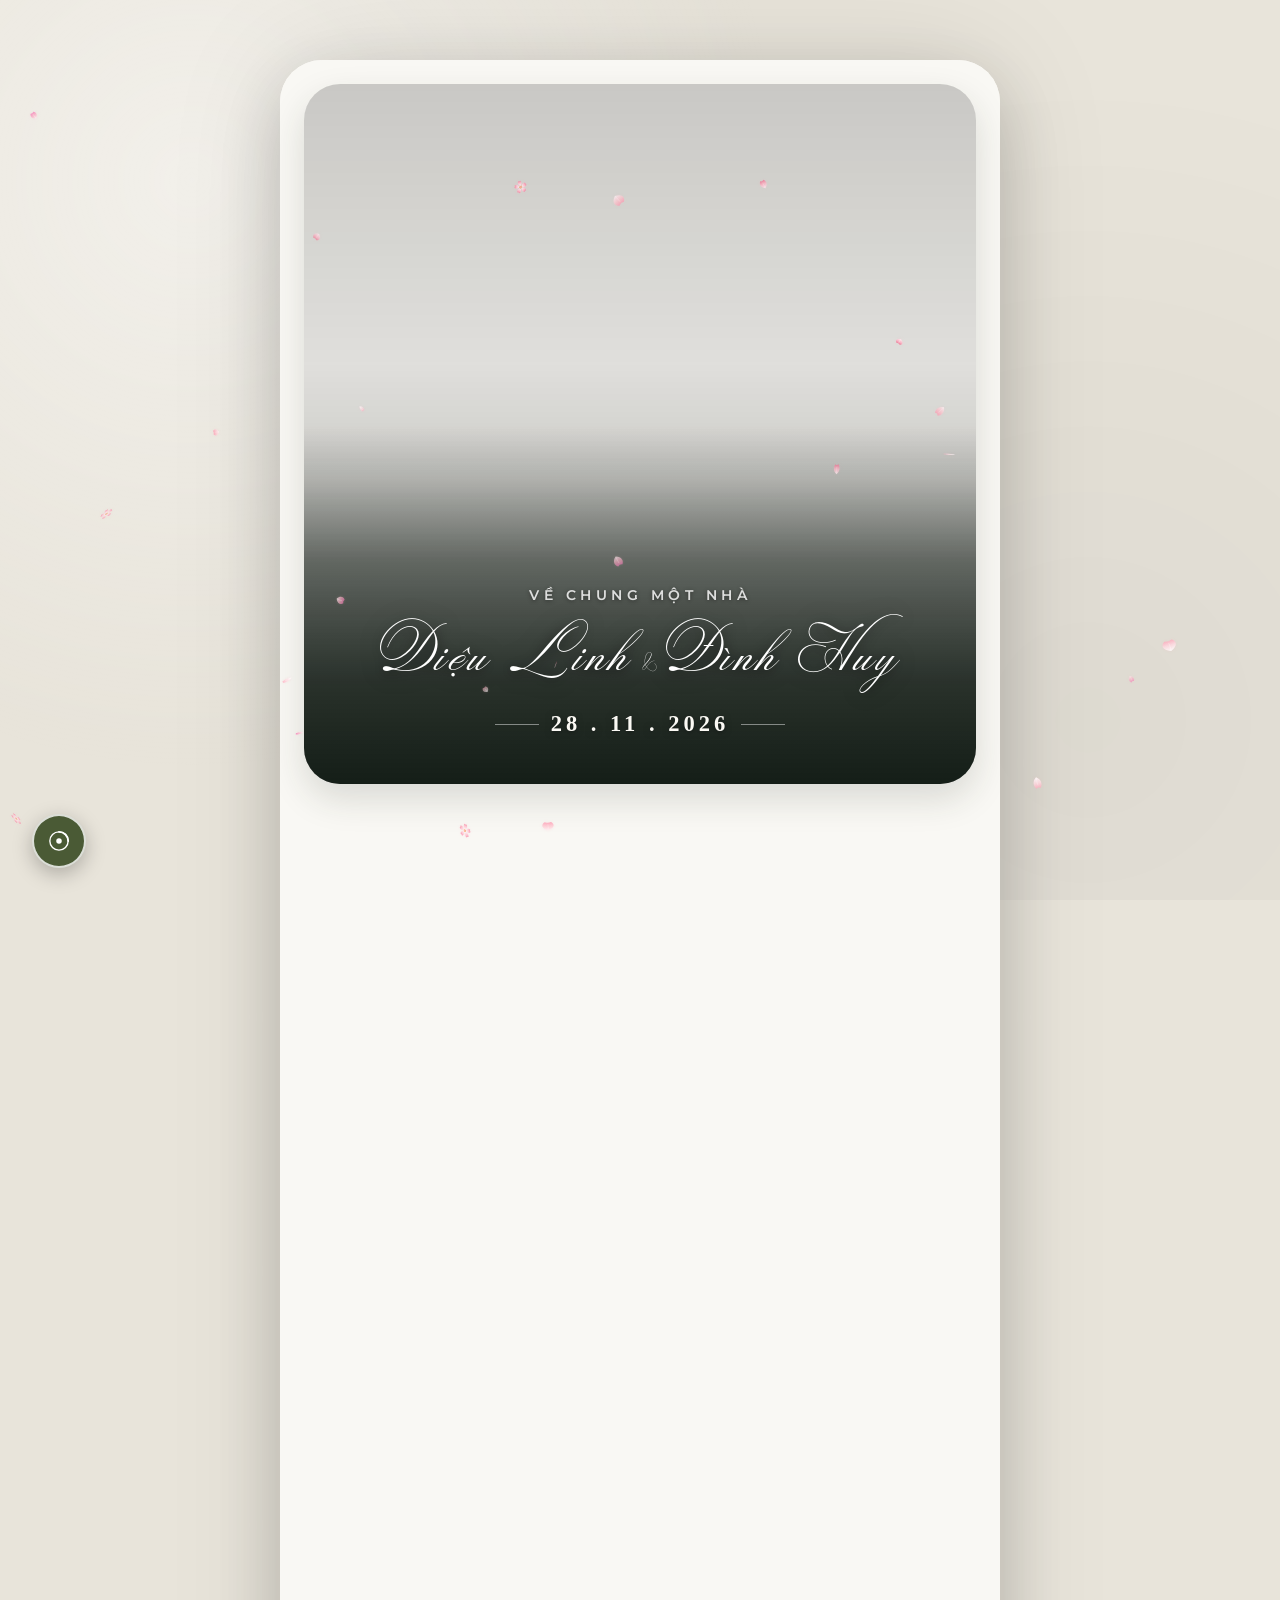
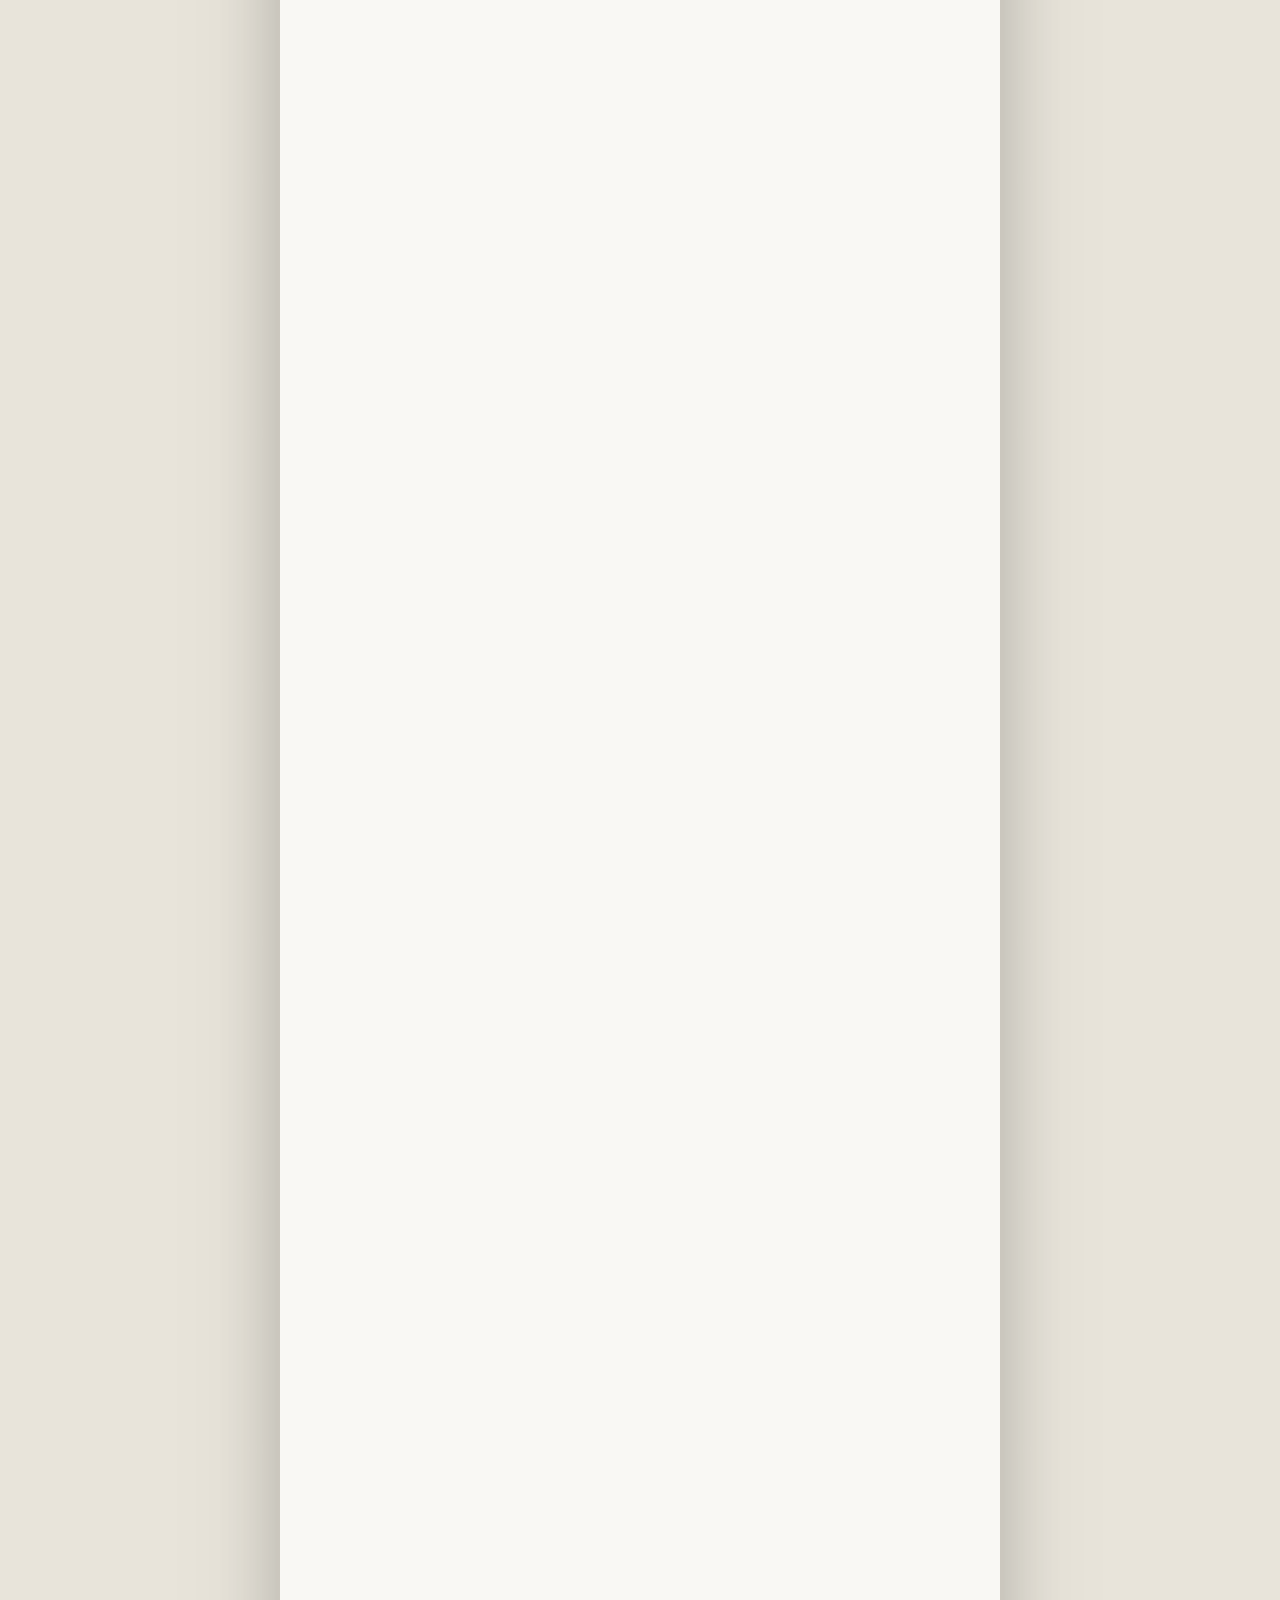
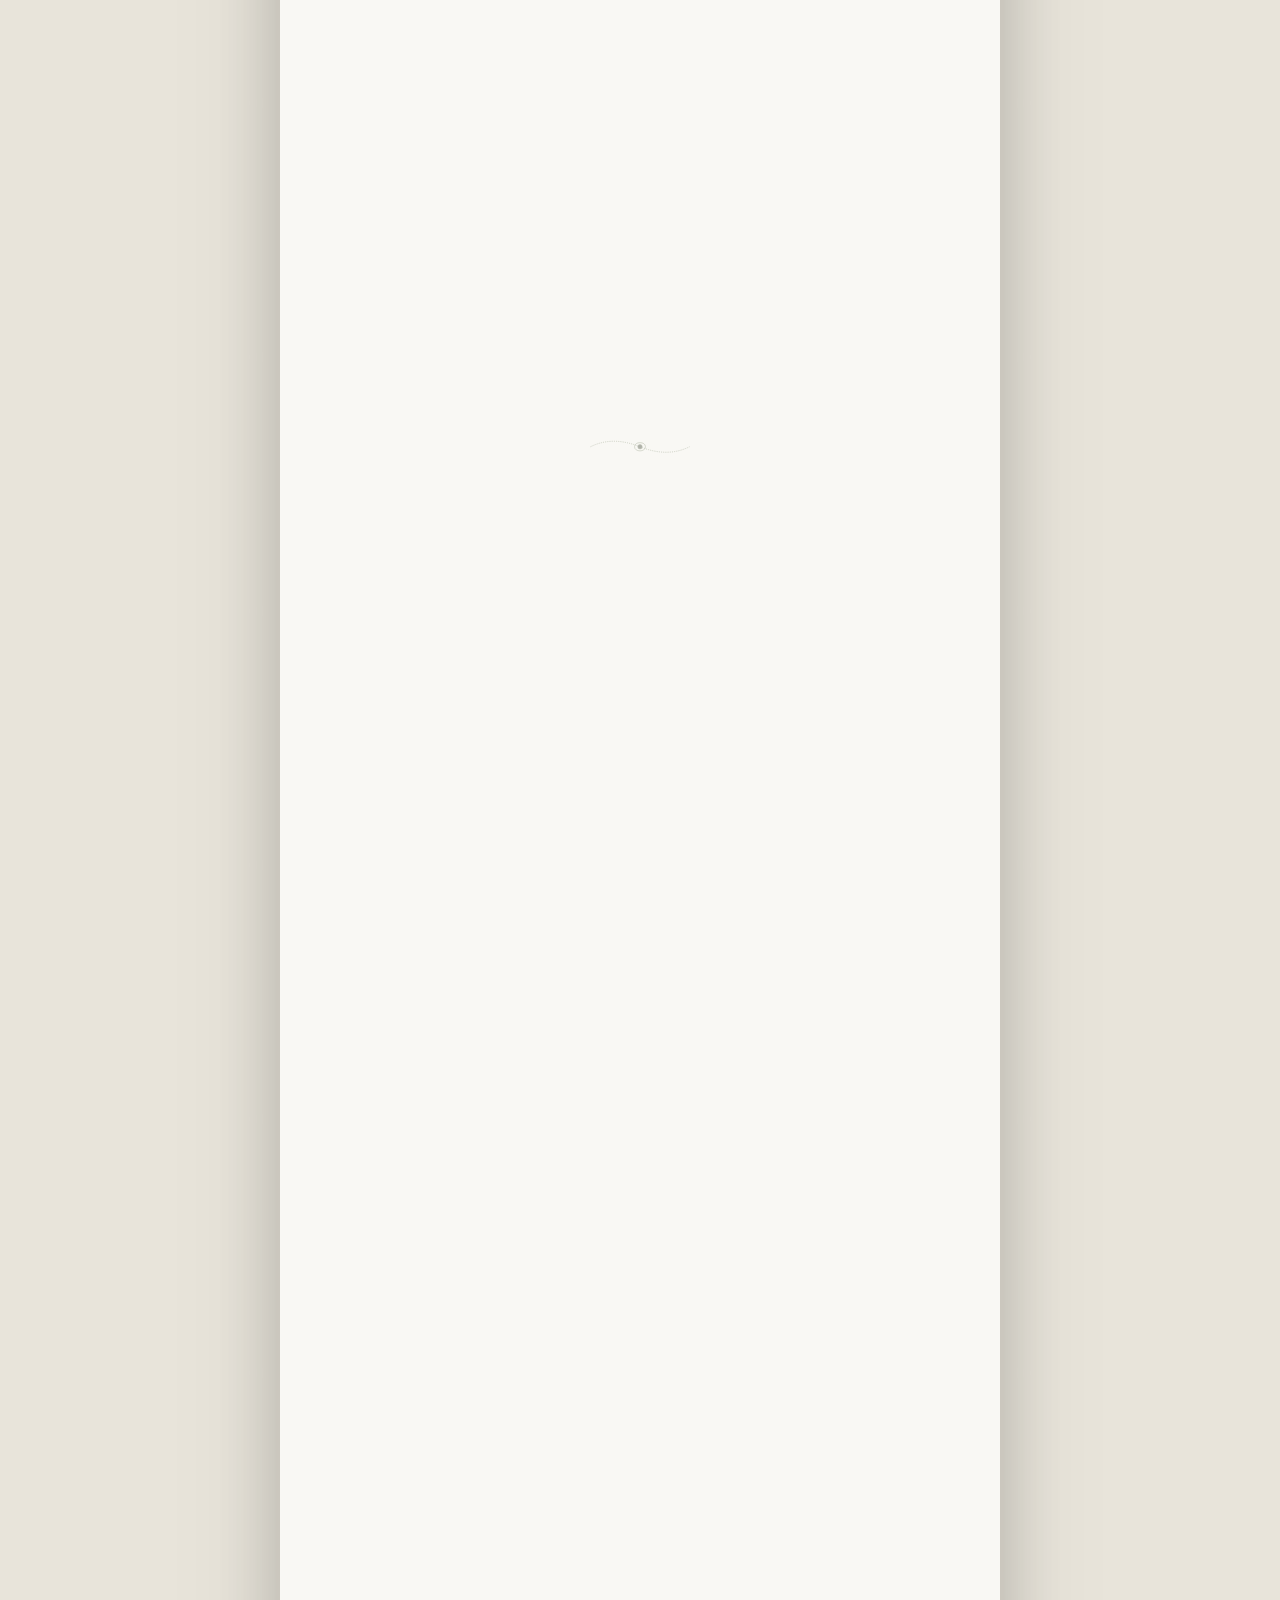
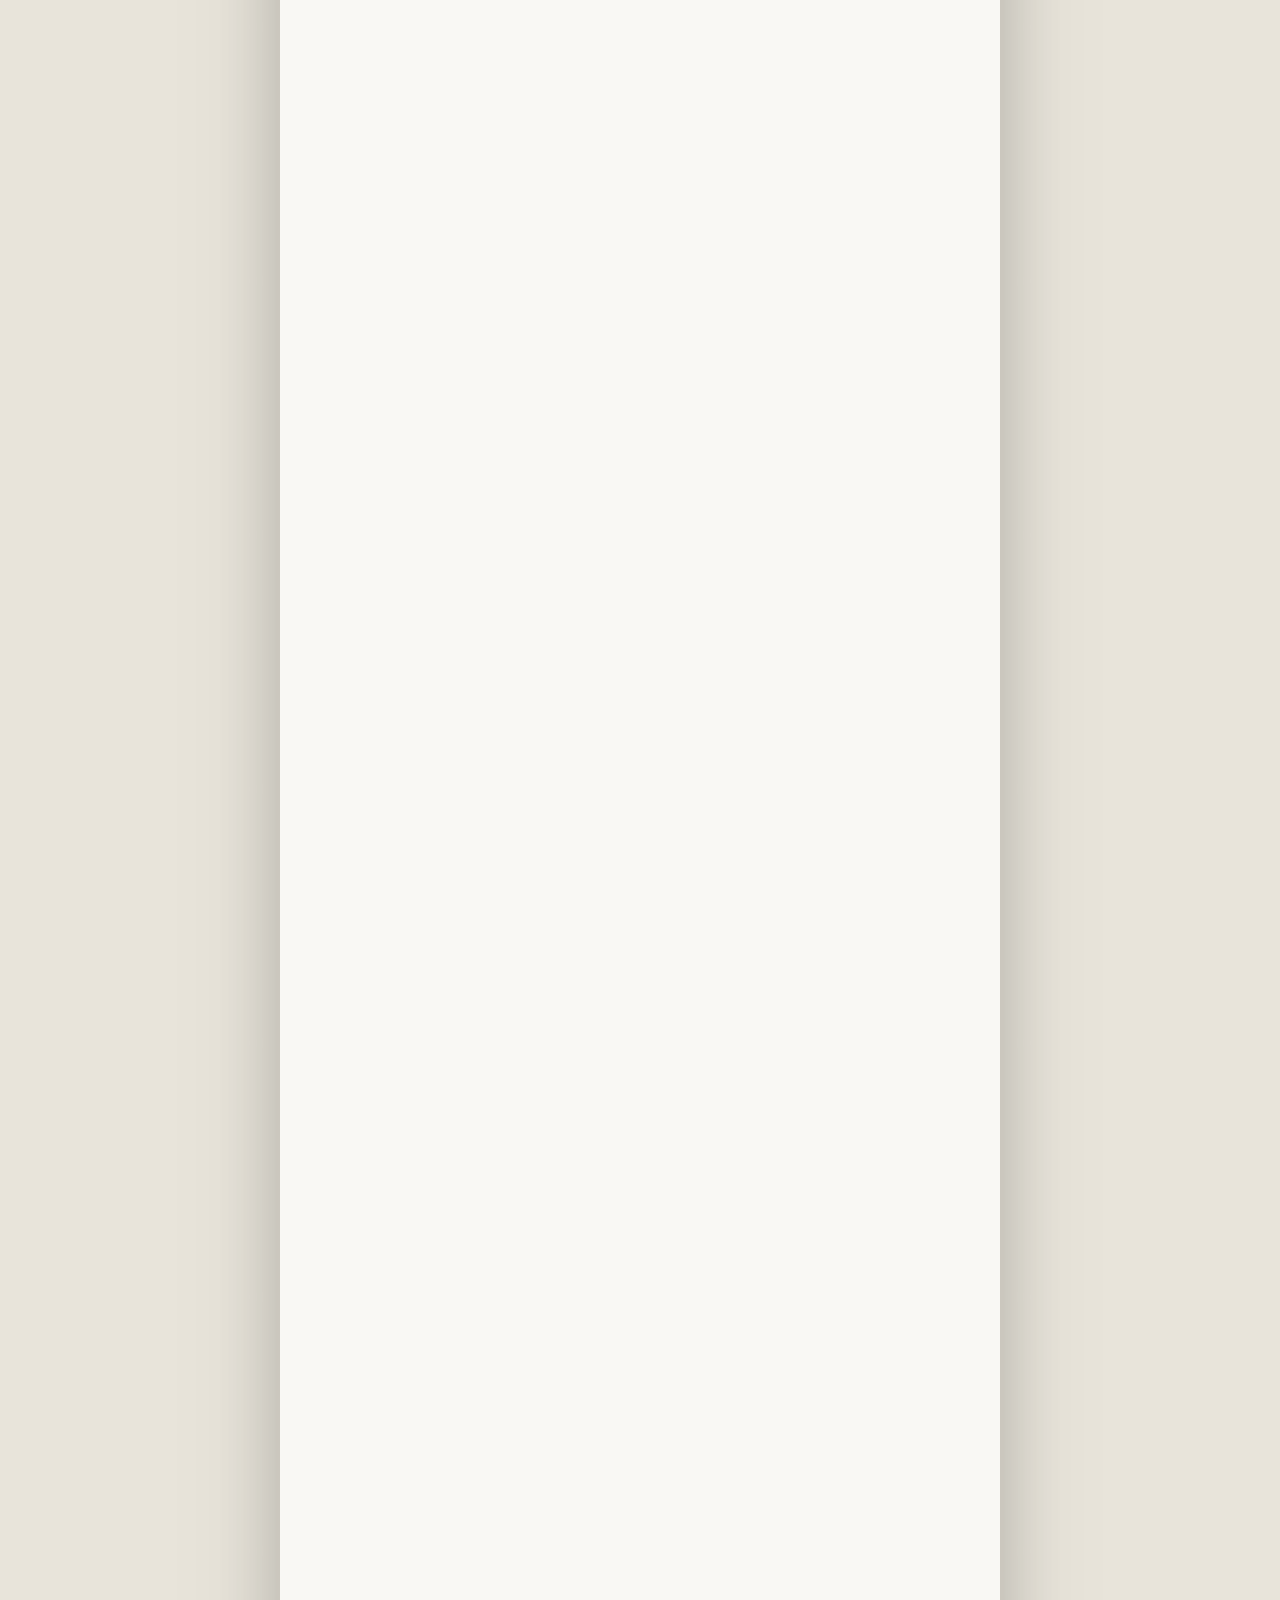
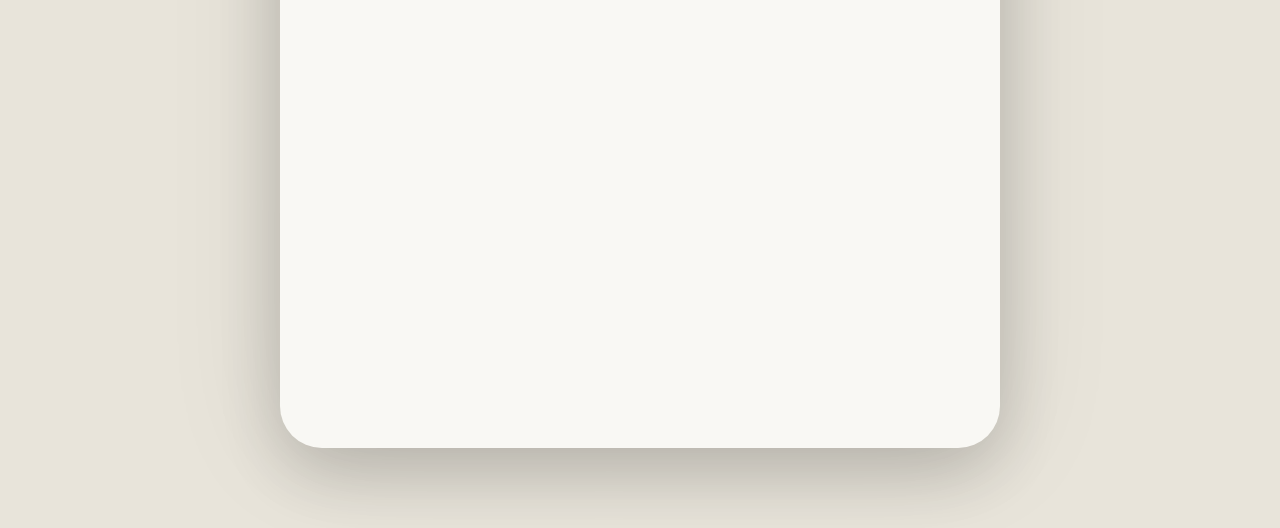
==== bride/index.html @ 81febe38 "add commit" ====
<!DOCTYPE html>
<html lang="vi" data-theme="green" data-side="bride">
<head>
  <meta charset="UTF-8">
  <meta name="viewport" content="width=device-width, initial-scale=1.0, maximum-scale=1.0, user-scalable=no">
  <title>Thiệp Cưới | Khánh Huyền & Đức Hoà</title>
  <meta name="description" content="Thiệp cưới điện tử của Khánh Huyền & Đức Hoà - 29.11.2026">
  <meta property="og:title" content="Thiệp Cưới | Khánh Huyền & Đức Hoà">
  <meta property="og:description" content="Trân trọng kính mời quý khách đến chung vui cùng gia đình chúng tôi!">
  <meta property="og:image" content="../assets/root_images/HNH03675.jpg">
  <meta property="og:type" content="website">
  <script>
    window.__WEDDING_SIDE = 'bride';
    (async function () {
      try {
        const res = await fetch('../index.html');
        let html = await res.text();
        html = html.replace('<head>', '<head><base href="../"><script>window.__WEDDING_SIDE="bride";<\/script>');
        document.open();
        document.write(html);
        document.close();
      } catch (e) {
        console.error('Không thể tải trang thiệp cưới:', e);
      }
    })();
  </script>
</head>
<body></body>
</html>
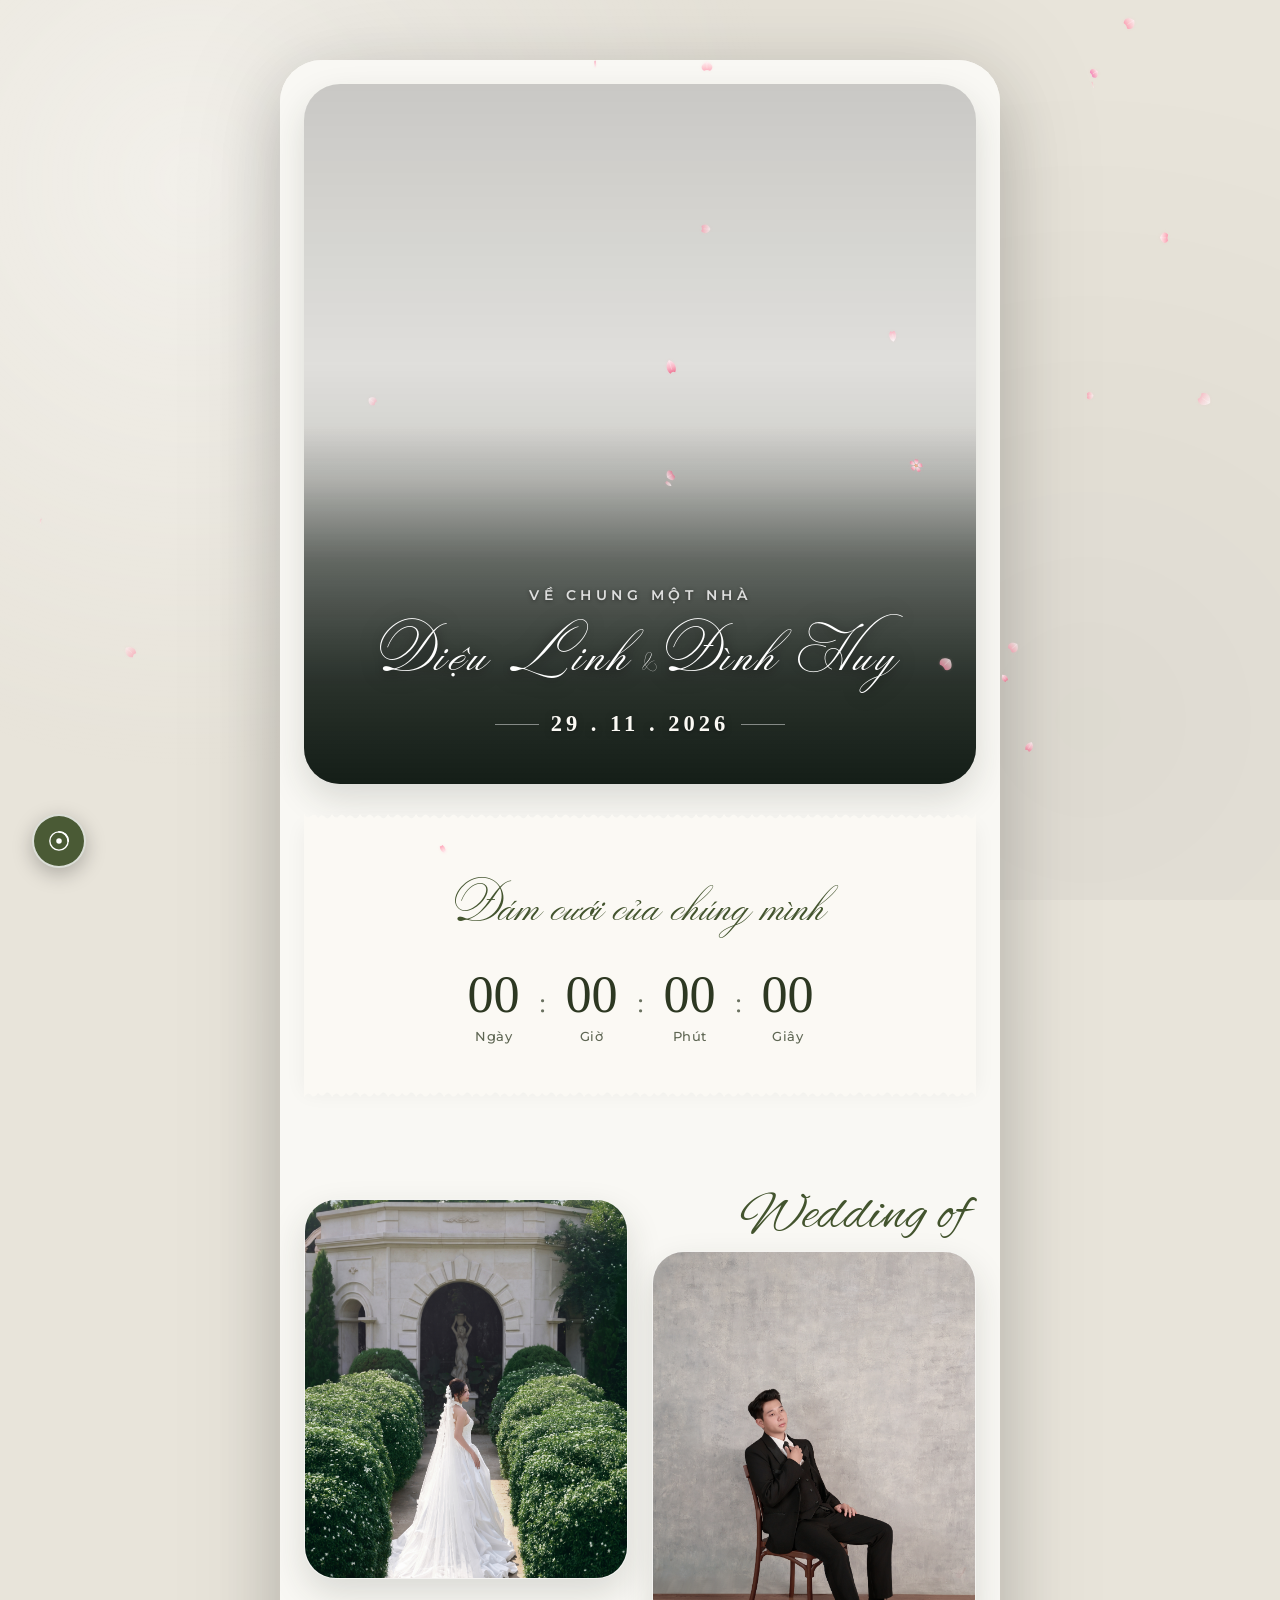
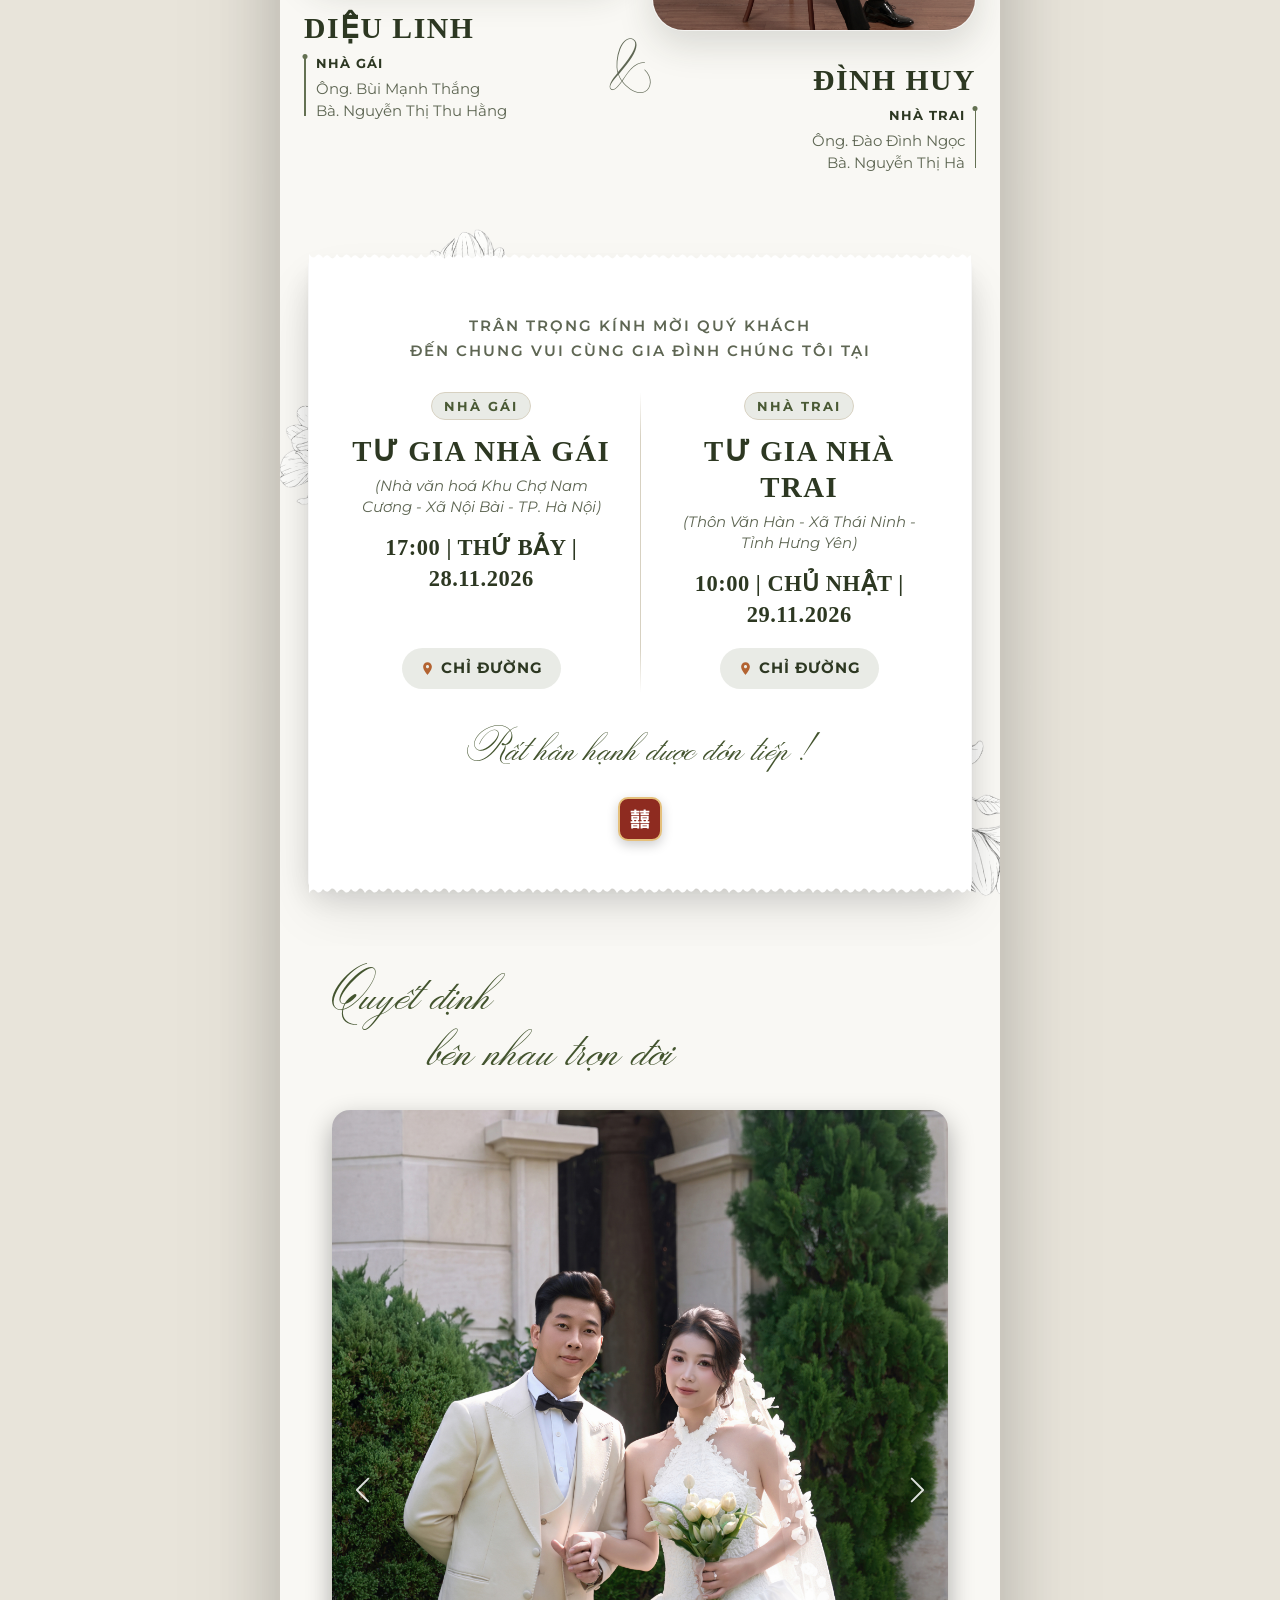
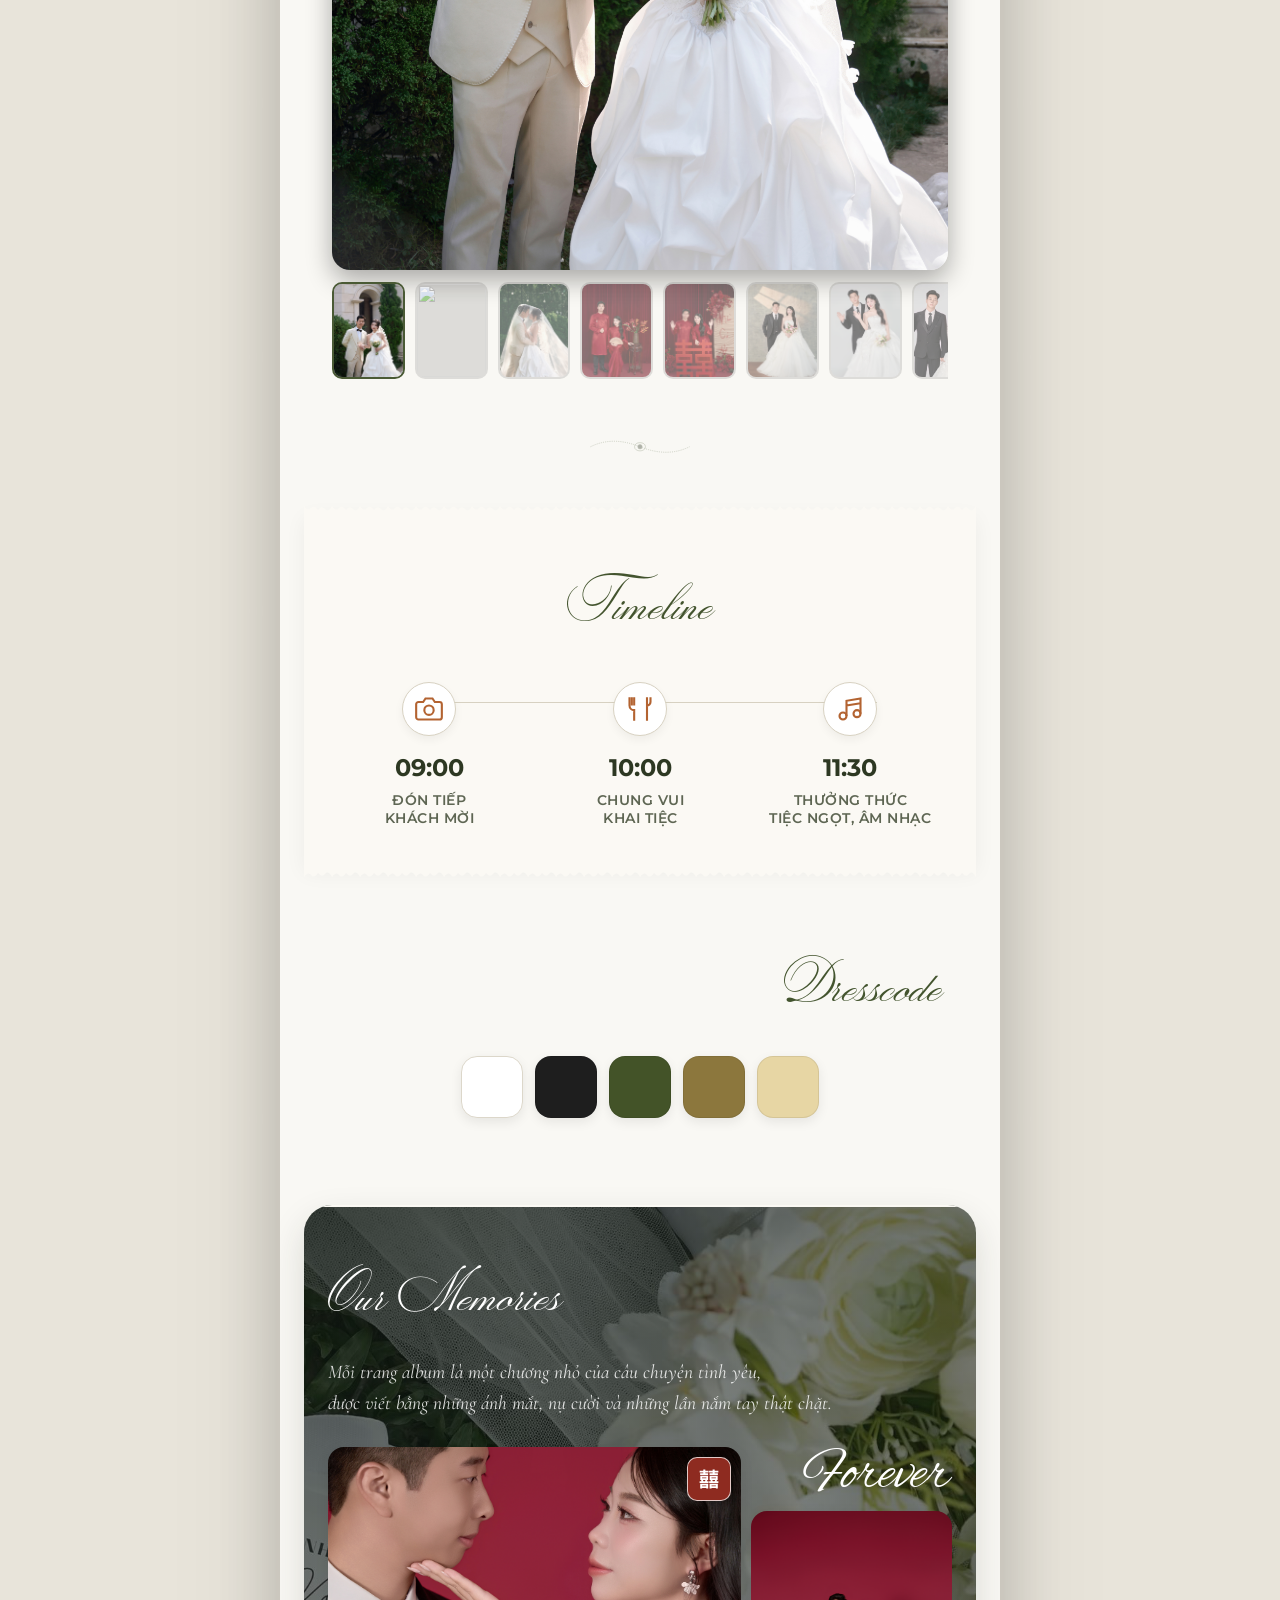
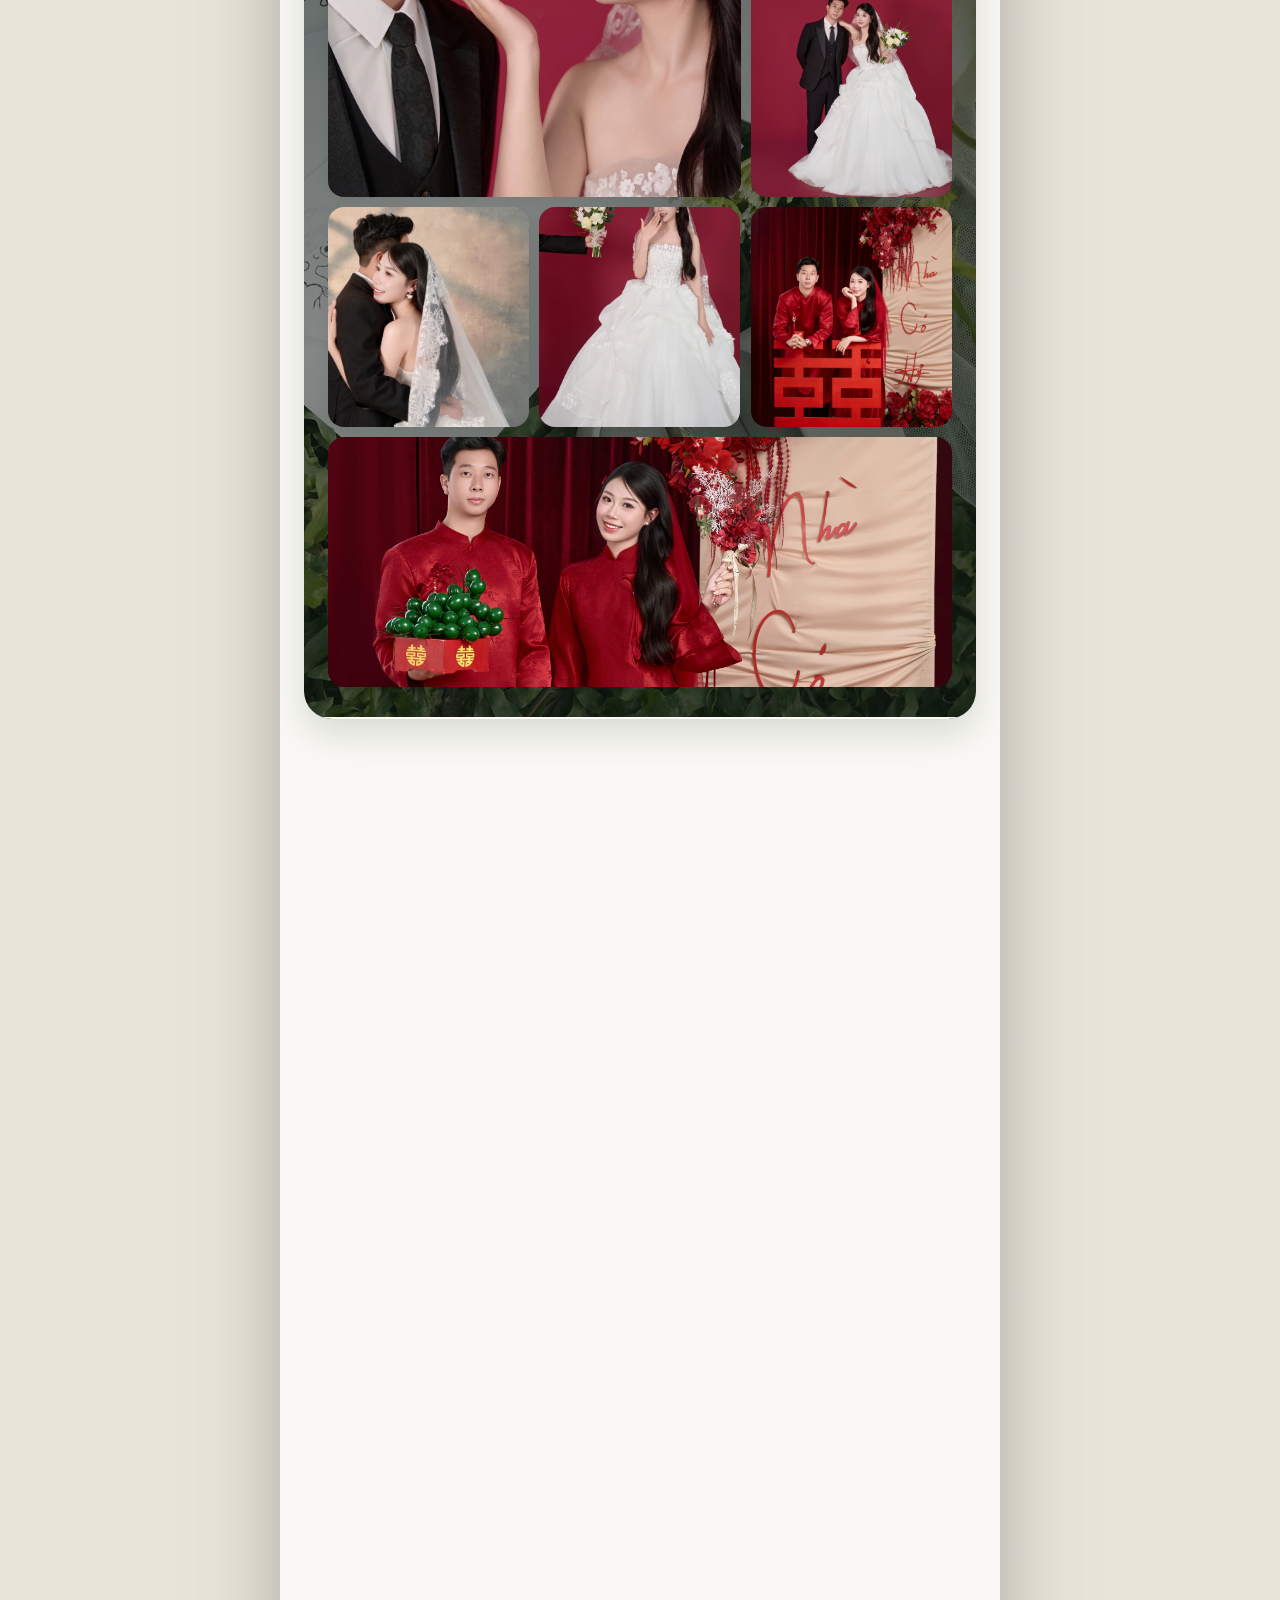
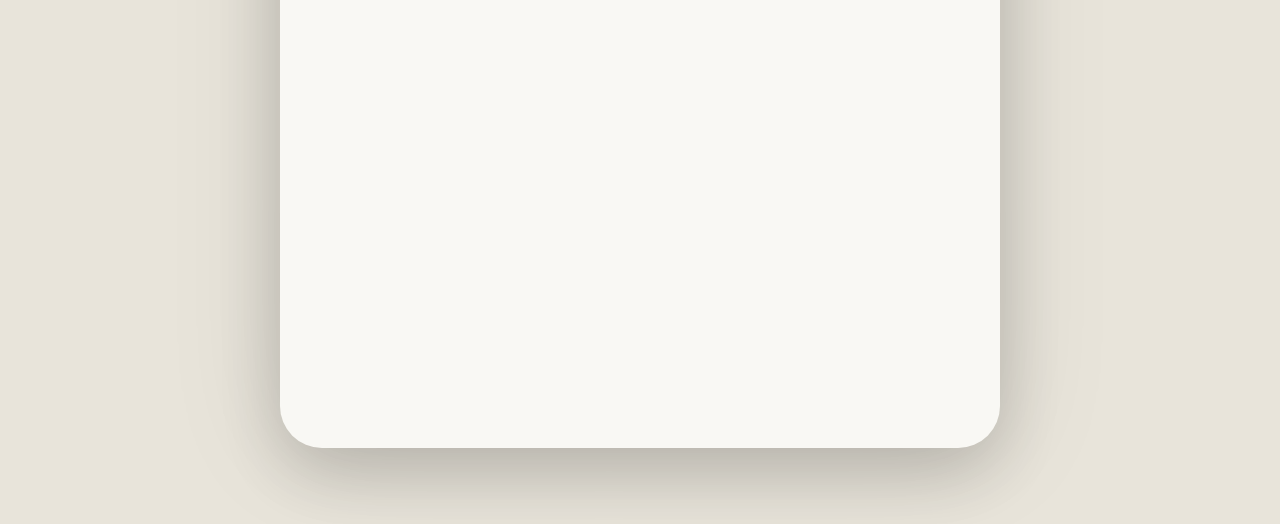
==== commit 3c62889f: "update image" ====
--- a/bride/index.html
+++ b/bride/index.html
@@ -1,29 +1,41 @@
-<!DOCTYPE html>
+<!doctype html>
 <html lang="vi" data-theme="green" data-side="bride">
-<head>
-  <meta charset="UTF-8">
-  <meta name="viewport" content="width=device-width, initial-scale=1.0, maximum-scale=1.0, user-scalable=no">
-  <title>Thiệp Cưới | Khánh Huyền & Đức Hoà</title>
-  <meta name="description" content="Thiệp cưới điện tử của Khánh Huyền & Đức Hoà - 29.11.2026">
-  <meta property="og:title" content="Thiệp Cưới | Khánh Huyền & Đức Hoà">
-  <meta property="og:description" content="Trân trọng kính mời quý khách đến chung vui cùng gia đình chúng tôi!">
-  <meta property="og:image" content="../assets/root_images/HNH03675.jpg">
-  <meta property="og:type" content="website">
-  <script>
-    window.__WEDDING_SIDE = 'bride';
-    (async function () {
-      try {
-        const res = await fetch('../index.html');
-        let html = await res.text();
-        html = html.replace('<head>', '<head><base href="../"><script>window.__WEDDING_SIDE="bride";<\/script>');
-        document.open();
-        document.write(html);
-        document.close();
-      } catch (e) {
-        console.error('Không thể tải trang thiệp cưới:', e);
-      }
-    })();
-  </script>
-</head>
-<body></body>
+  <head>
+    <meta charset="UTF-8" />
+    <meta
+      name="viewport"
+      content="width=device-width, initial-scale=1.0, maximum-scale=1.0, user-scalable=no"
+    />
+    <title>Thiệp Cưới | Diệu Linh & Đình Huy</title>
+    <meta
+      name="description"
+      content="Thiệp cưới điện tử của Diệu Linh & Đình Huy - 29.11.2026"
+    />
+    <meta property="og:title" content="Thiệp Cưới | Diệu Linh & Đình Huy" />
+    <meta
+      property="og:description"
+      content="Trân trọng kính mời quý khách đến chung vui cùng gia đình chúng tôi!"
+    />
+    <meta property="og:image" content="../assets/root_images/HNH03675.jpg" />
+    <meta property="og:type" content="website" />
+    <script>
+      window.__WEDDING_SIDE = "bride";
+      (async function () {
+        try {
+          const res = await fetch("../index.html");
+          let html = await res.text();
+          html = html.replace(
+            "<head>",
+            '<head><base href="../"><script>window.__WEDDING_SIDE="bride";<\/script>',
+          );
+          document.open();
+          document.write(html);
+          document.close();
+        } catch (e) {
+          console.error("Không thể tải trang thiệp cưới:", e);
+        }
+      })();
+    </script>
+  </head>
+  <body></body>
 </html>
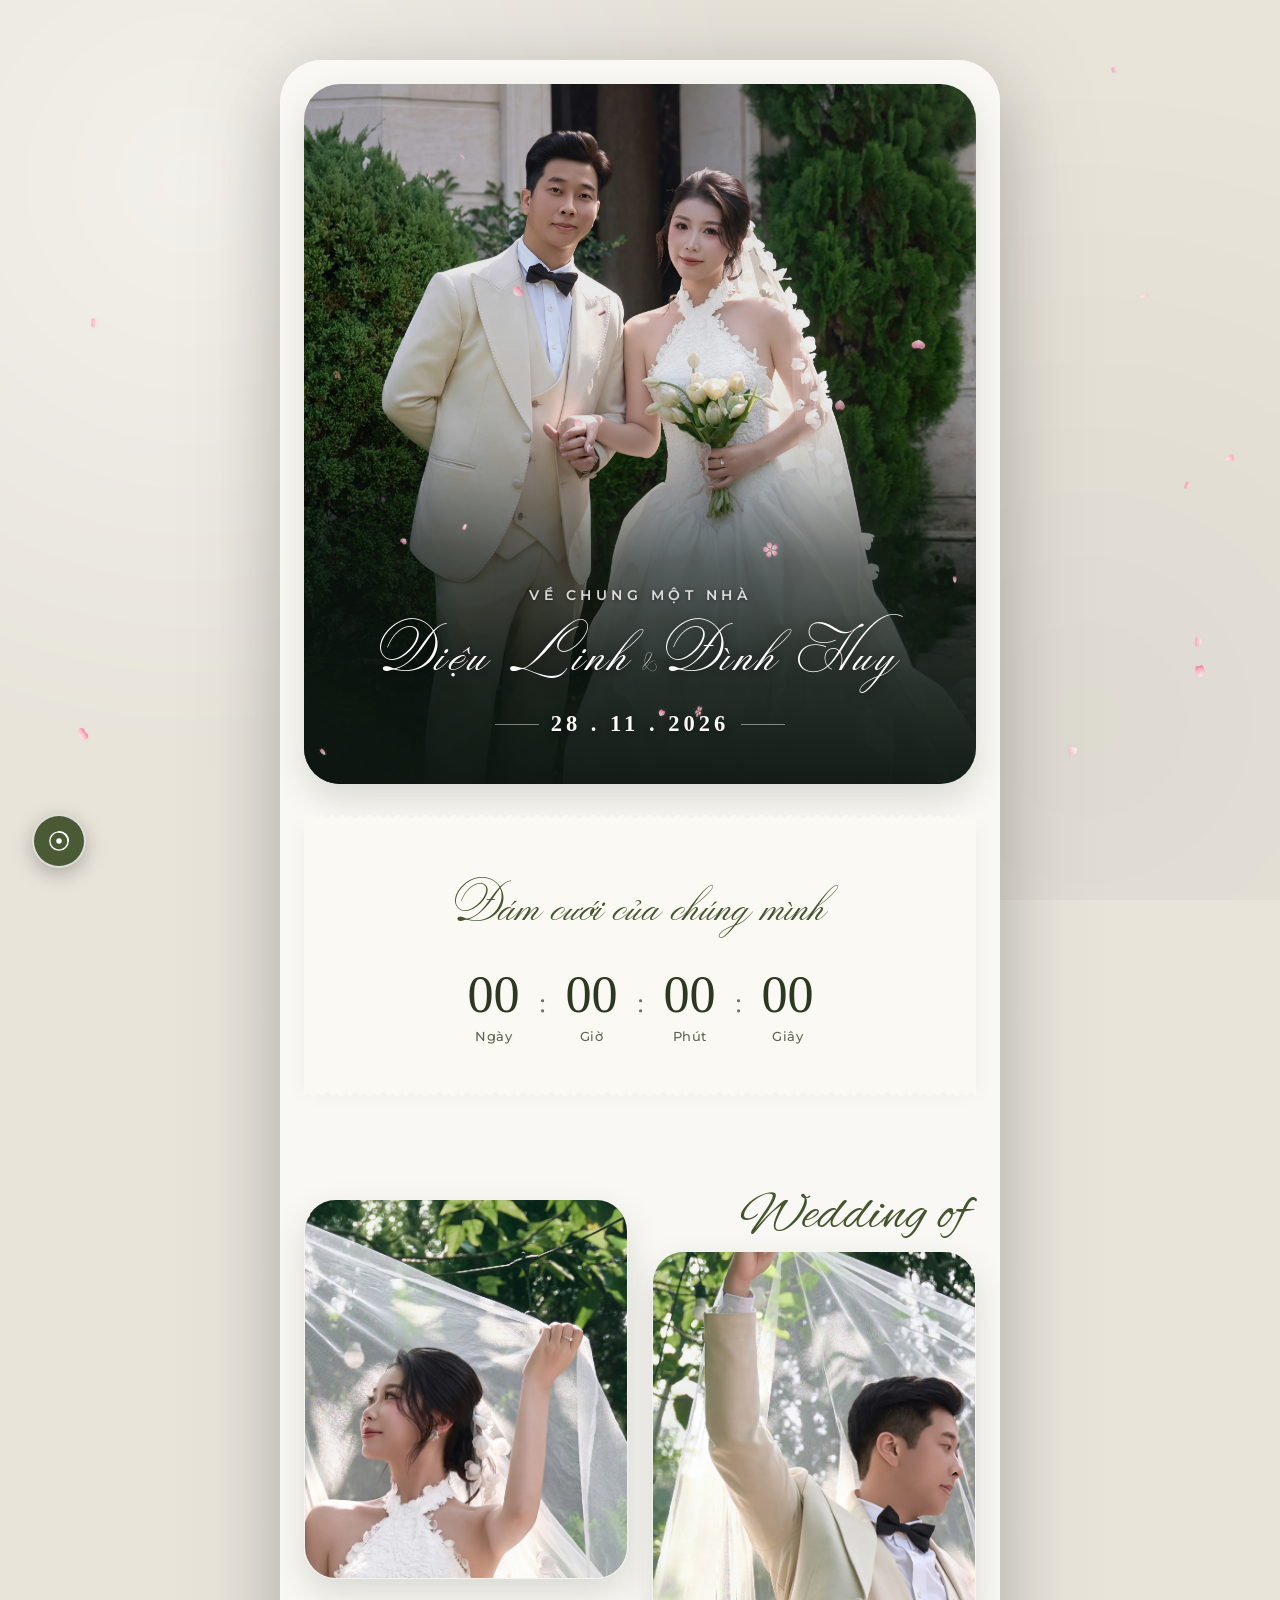
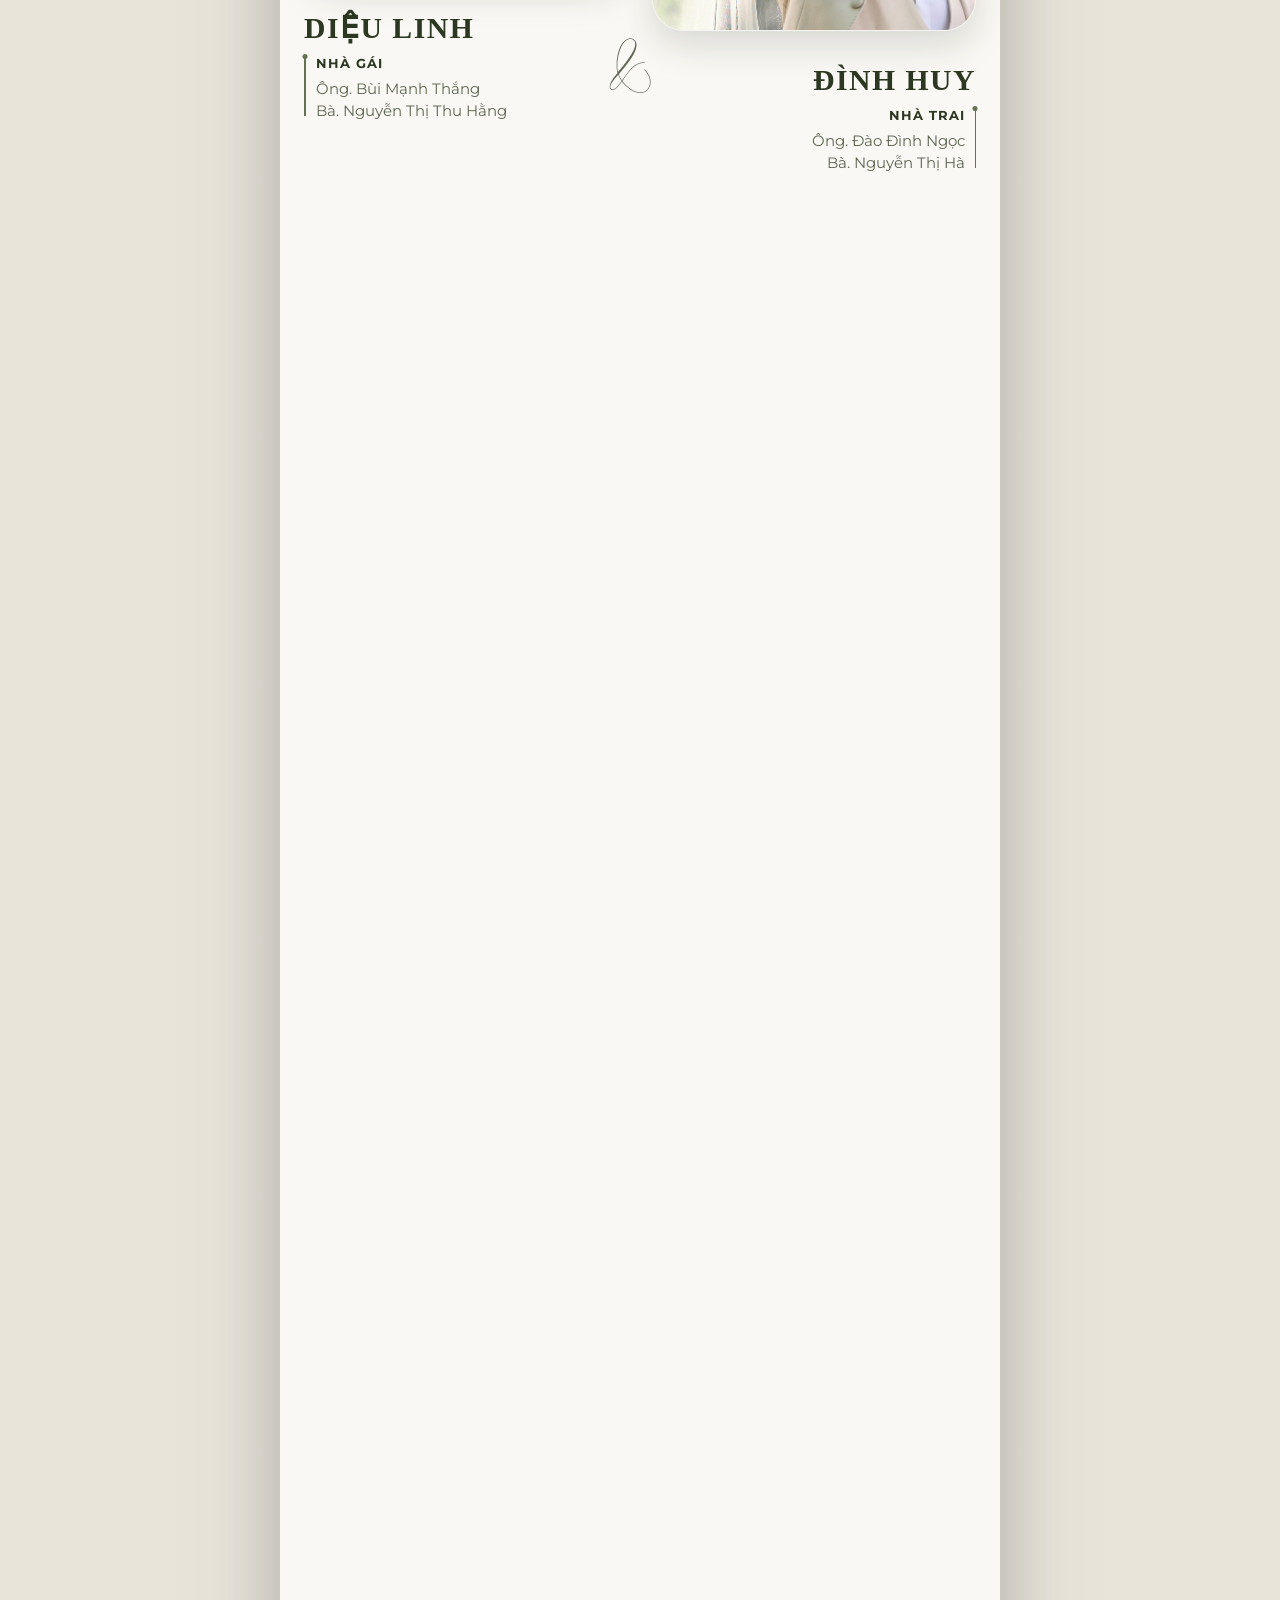
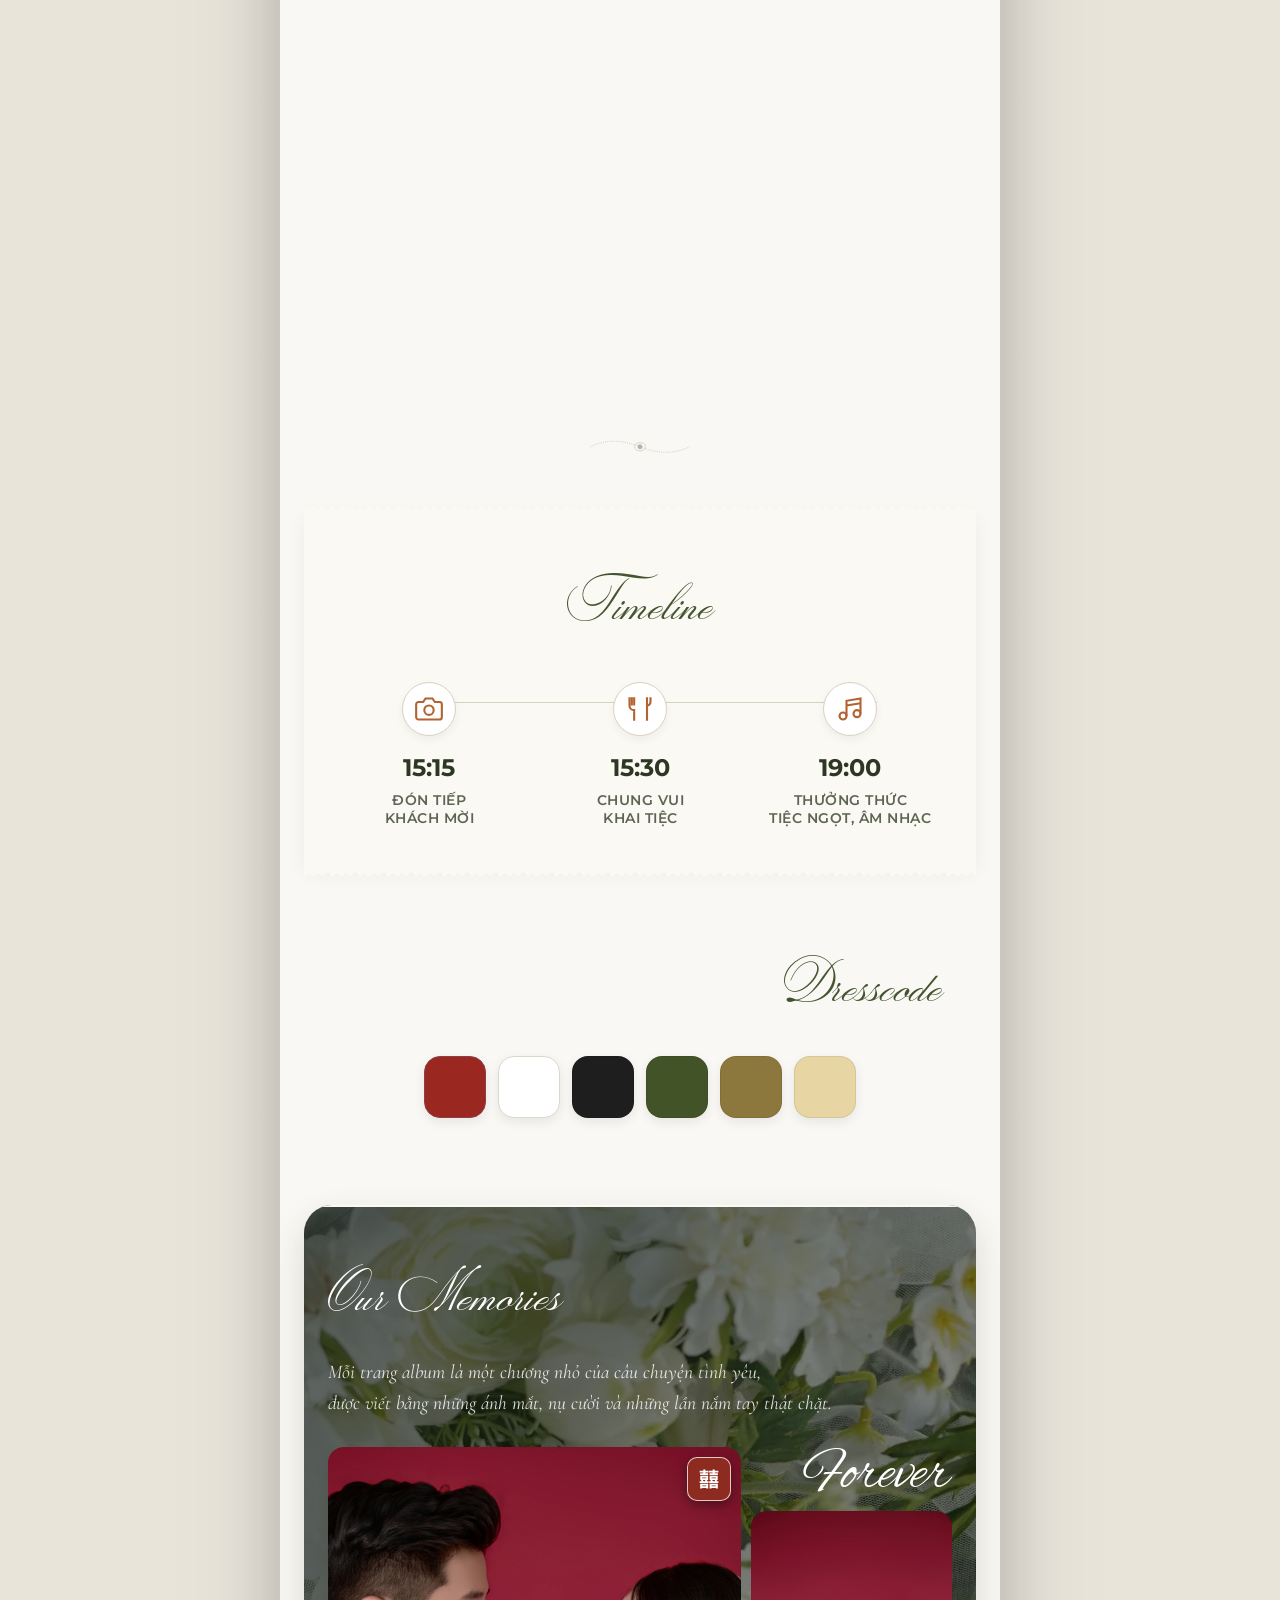
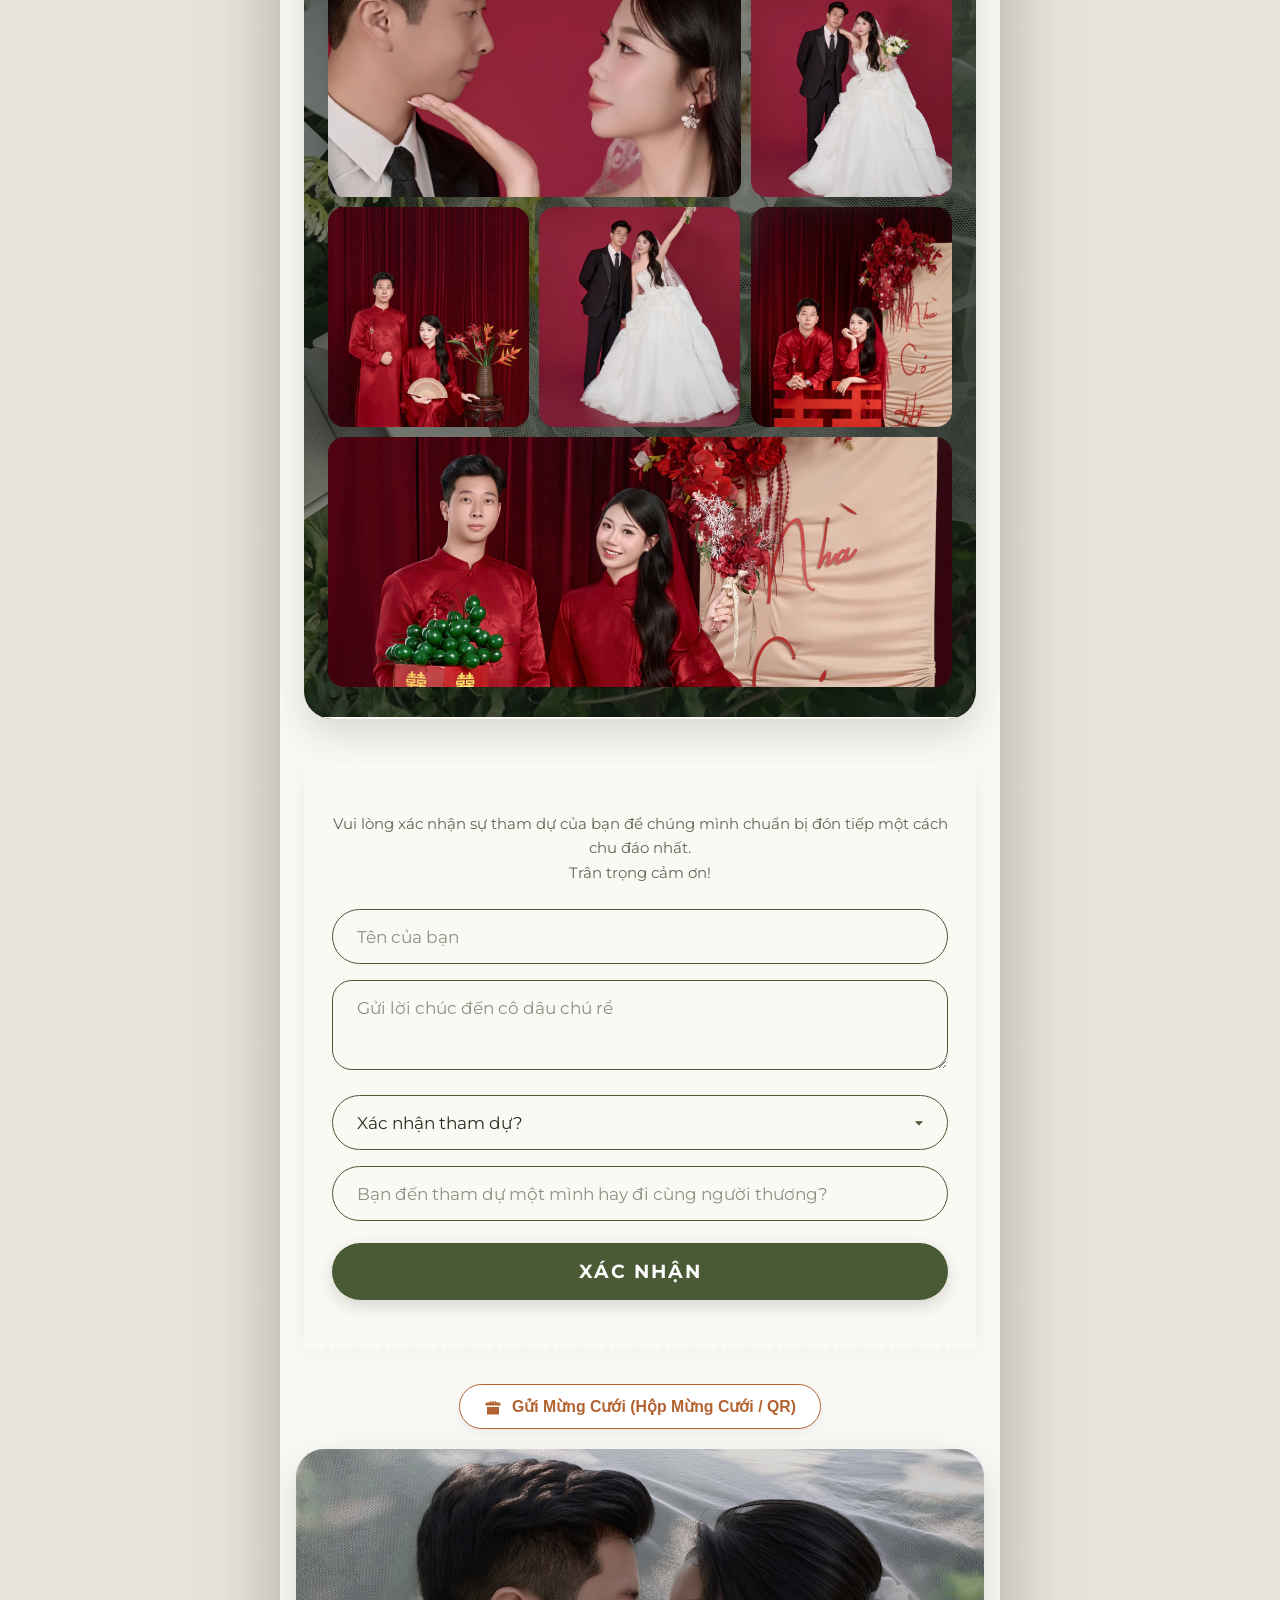
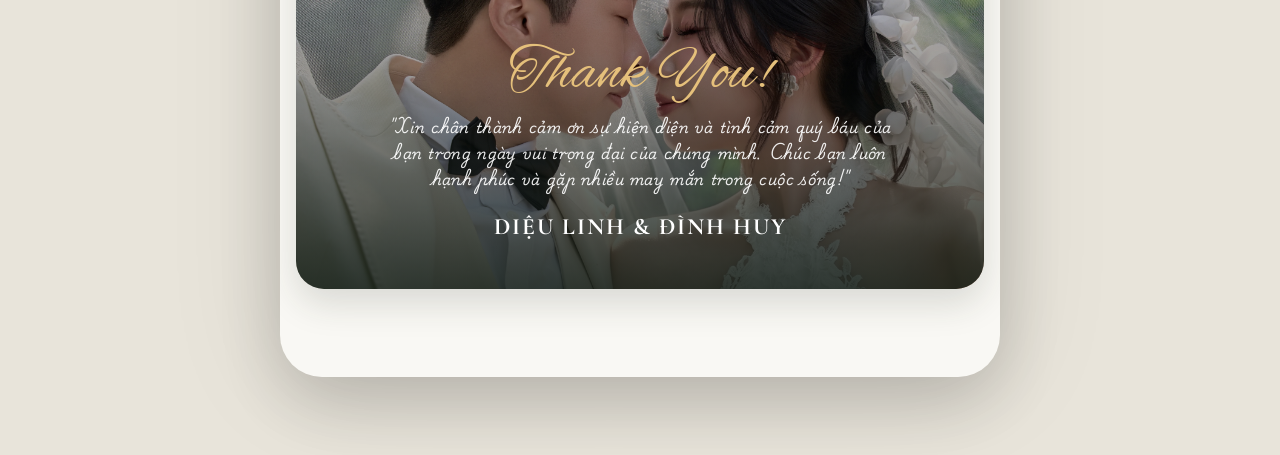
==== commit f4254d54: "update thumbnail  image" ====
--- a/bride/index.html
+++ b/bride/index.html
@@ -16,7 +16,7 @@
       property="og:description"
       content="Trân trọng kính mời quý khách đến chung vui cùng gia đình chúng tôi!"
     />
-    <meta property="og:image" content="../assets/root_images/HNH03675.jpg" />
+    <meta property="og:image" content="../assets/root_images/DSC03627.webp" />
     <meta property="og:type" content="website" />
     <script>
       window.__WEDDING_SIDE = "bride";
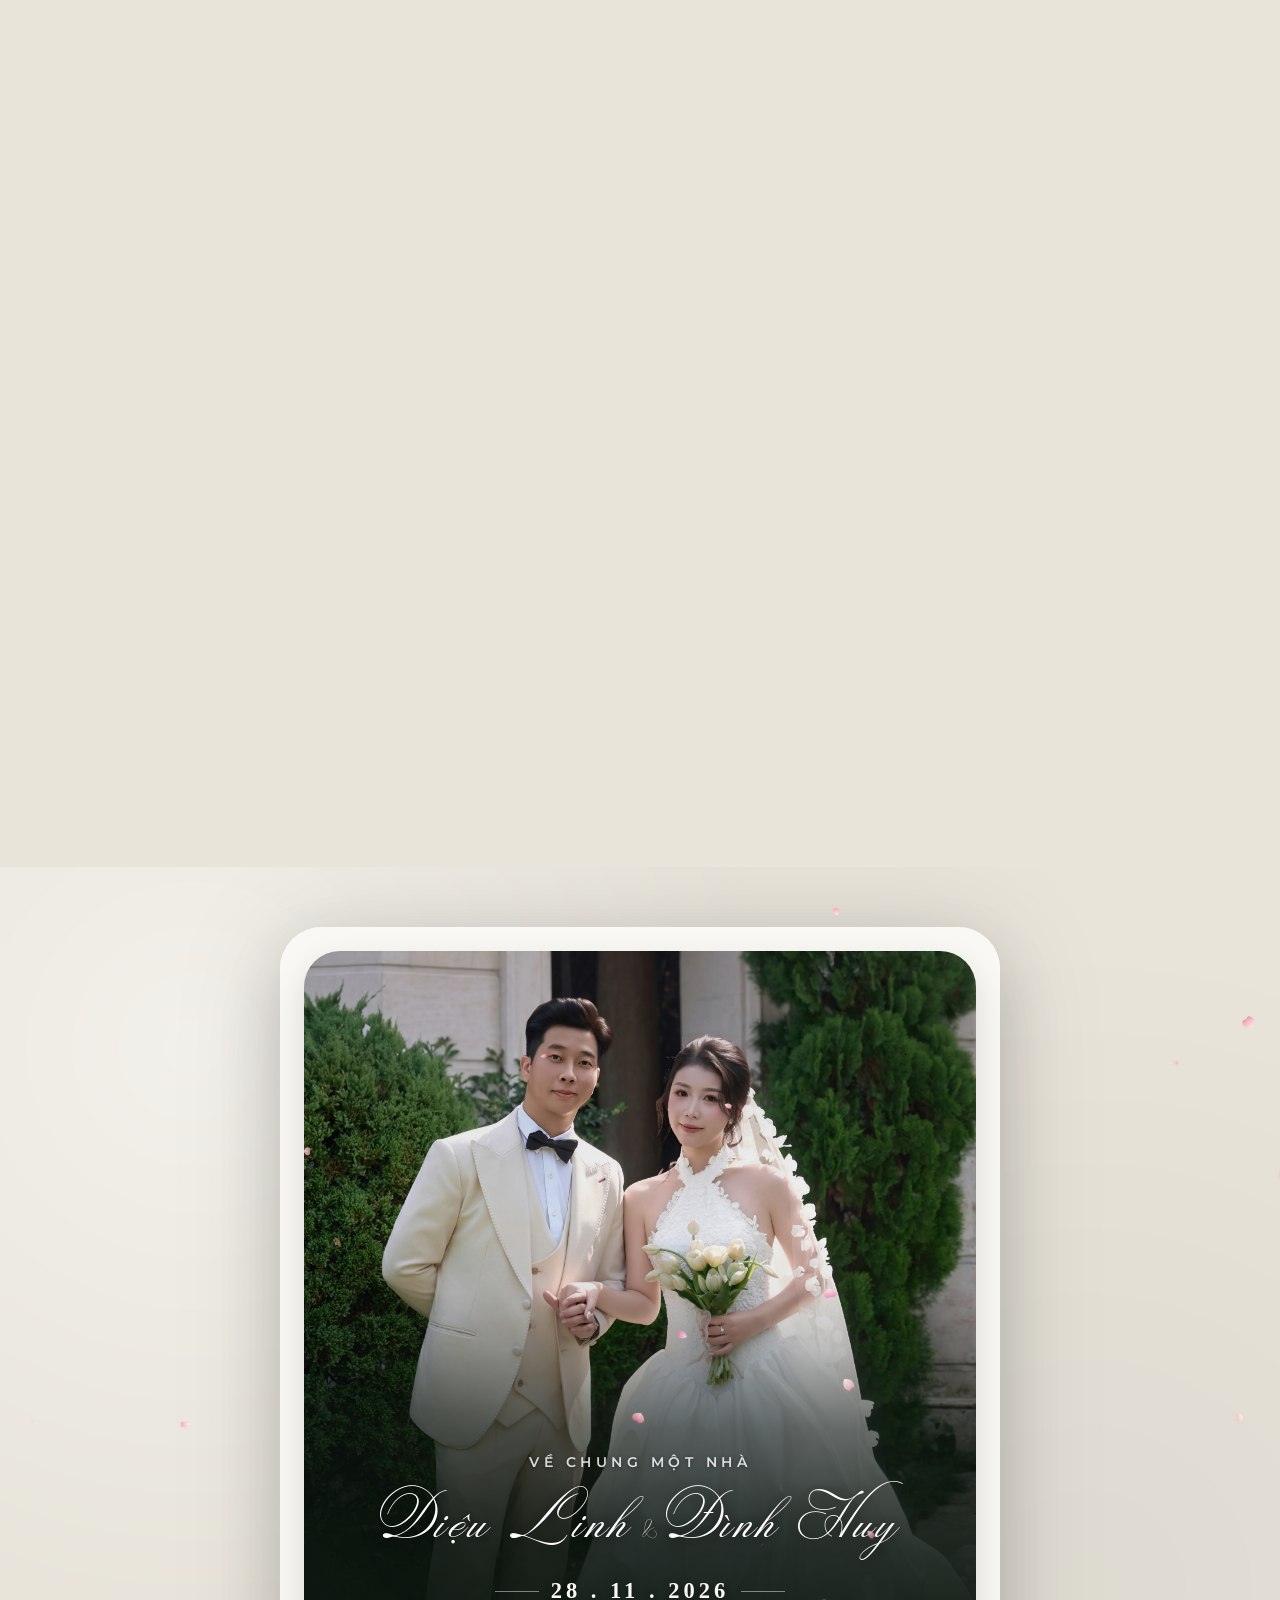
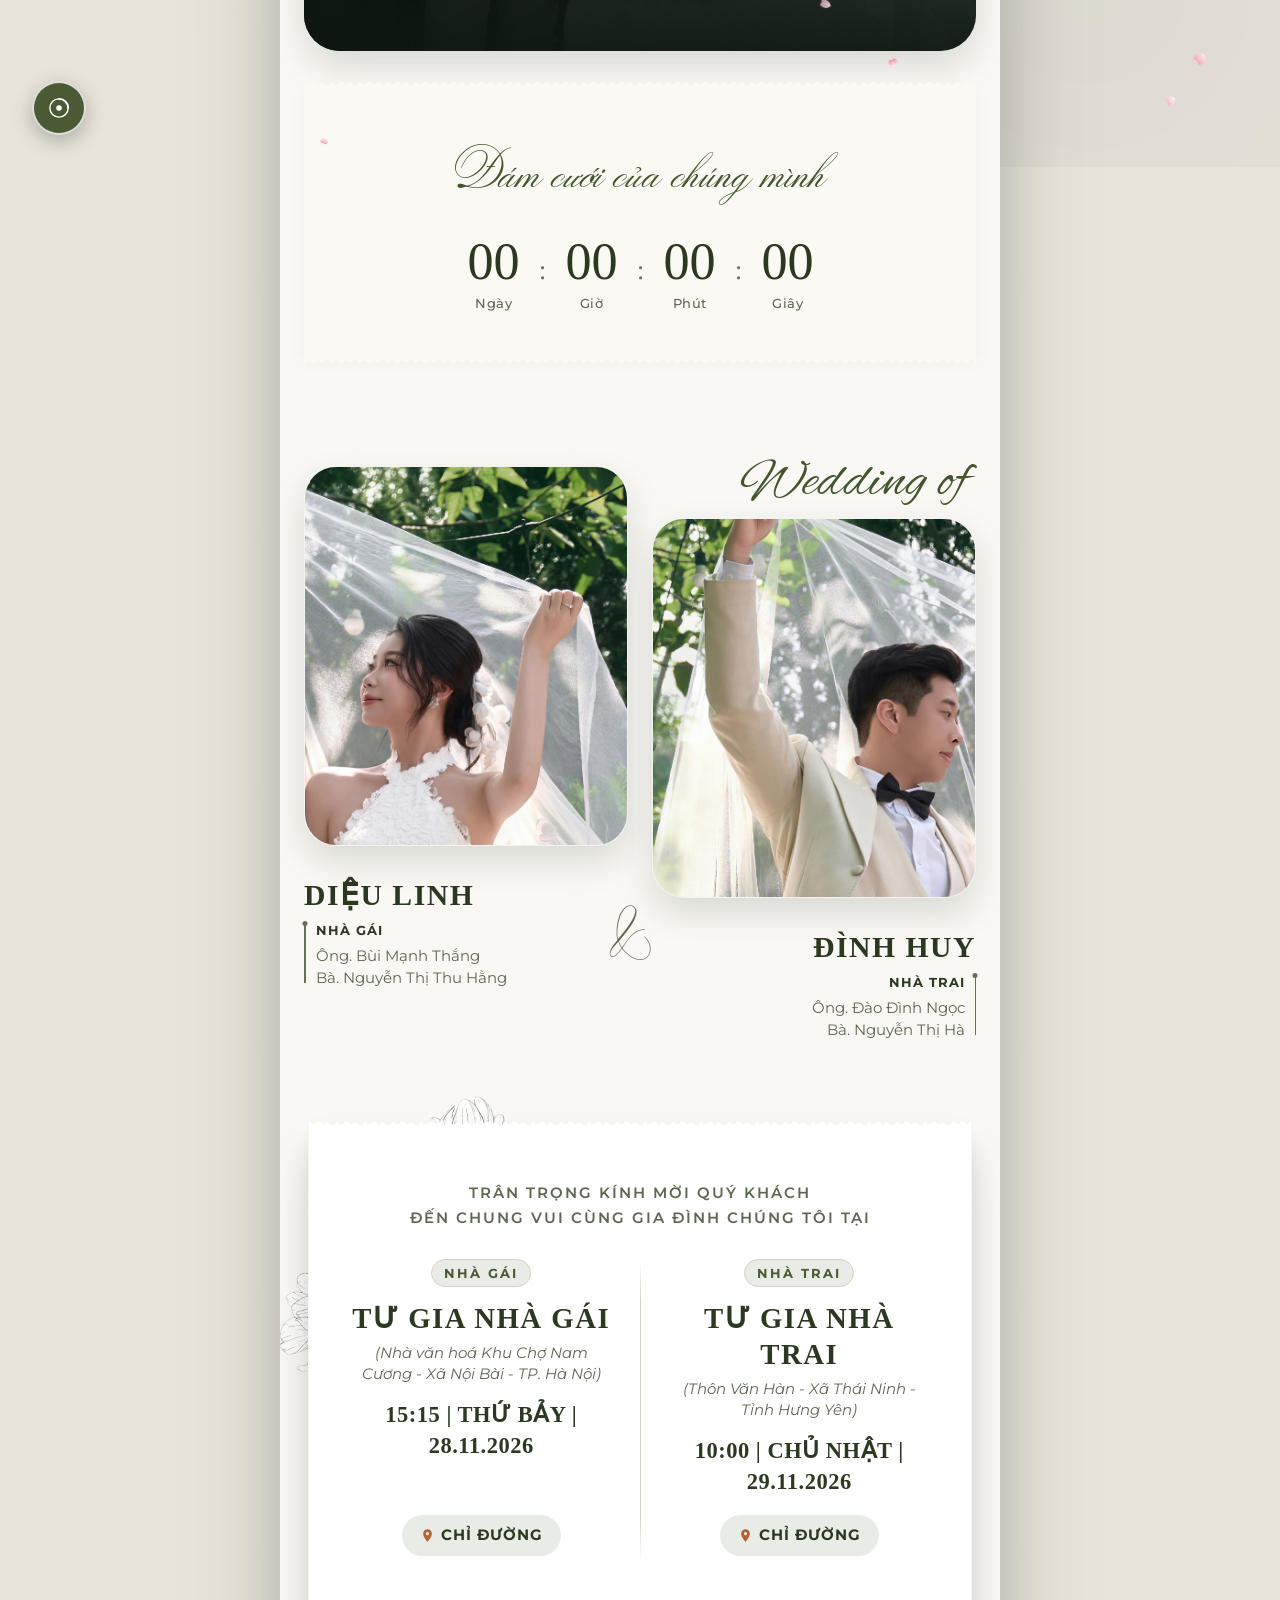
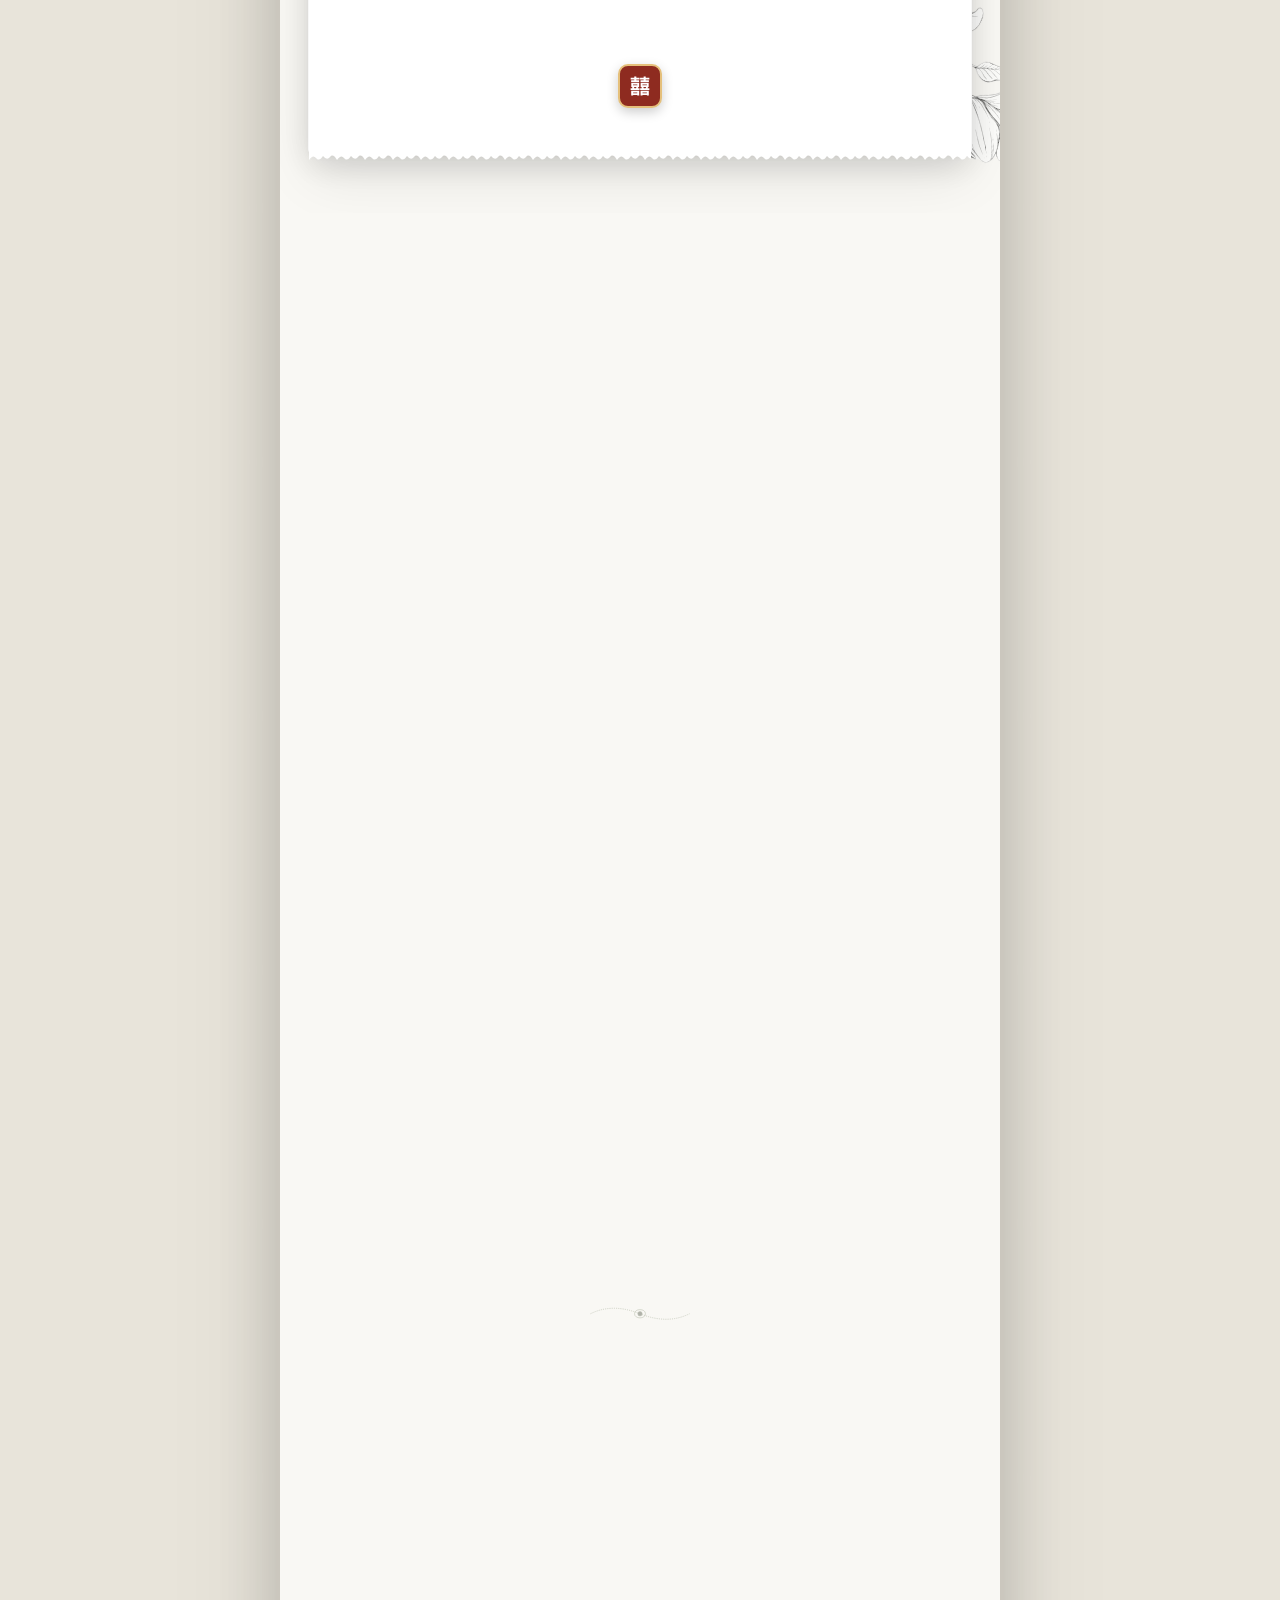
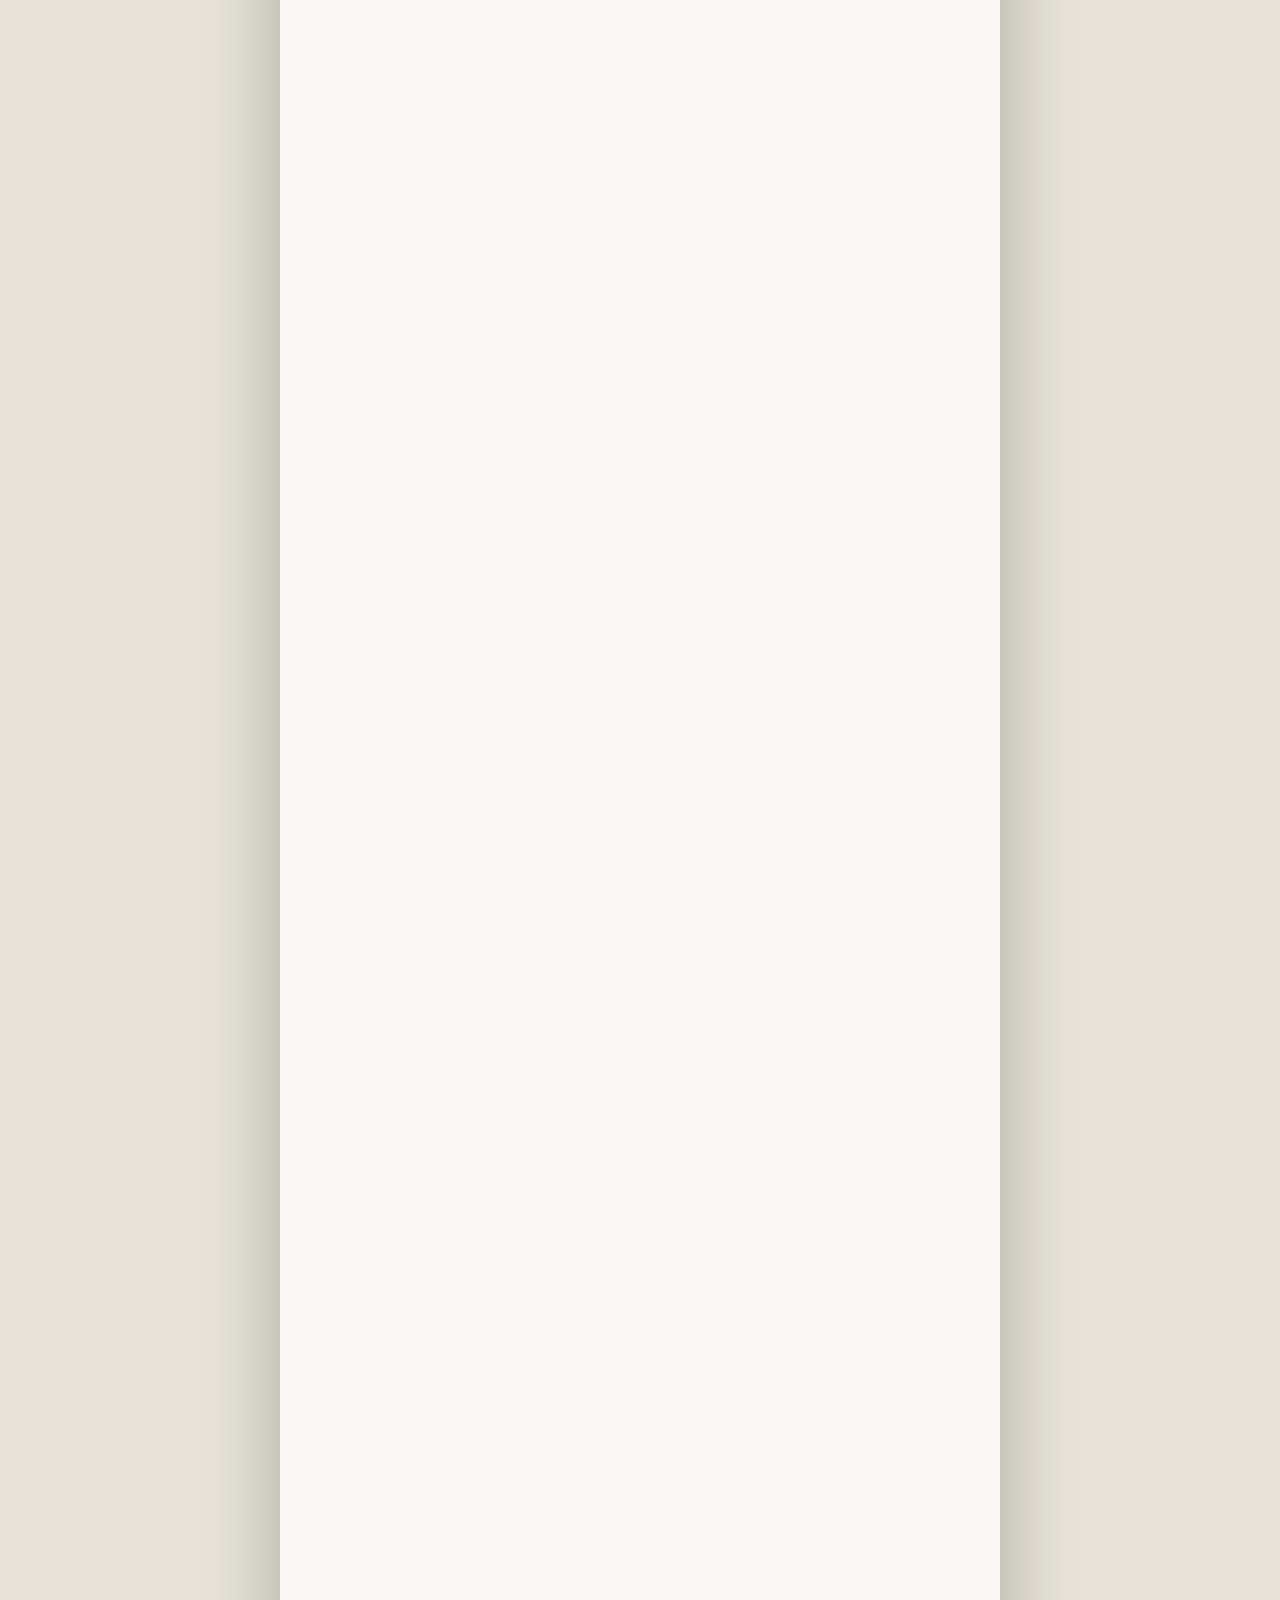
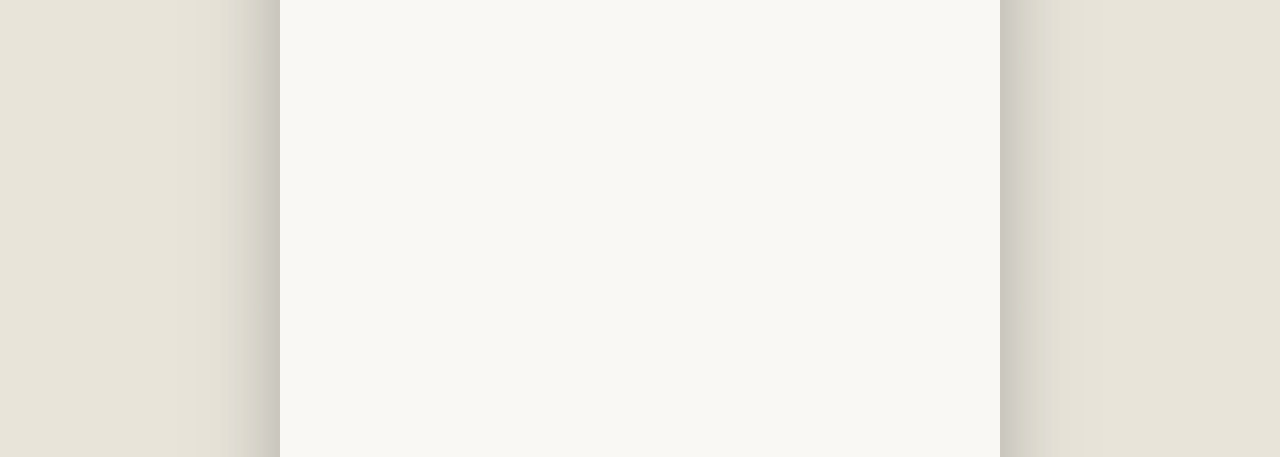
==== commit 00ccd6b6: "revert image thumnail" ====
--- a/bride/index.html
+++ b/bride/index.html
@@ -16,7 +16,7 @@
       property="og:description"
       content="Trân trọng kính mời quý khách đến chung vui cùng gia đình chúng tôi!"
     />
-    <meta property="og:image" content="../assets/root_images/DSC03627.webp" />
+    <meta property="og:image" content="../assets/root_images/HNH03675.jpg" />
     <meta property="og:type" content="website" />
     <script>
       window.__WEDDING_SIDE = "bride";
